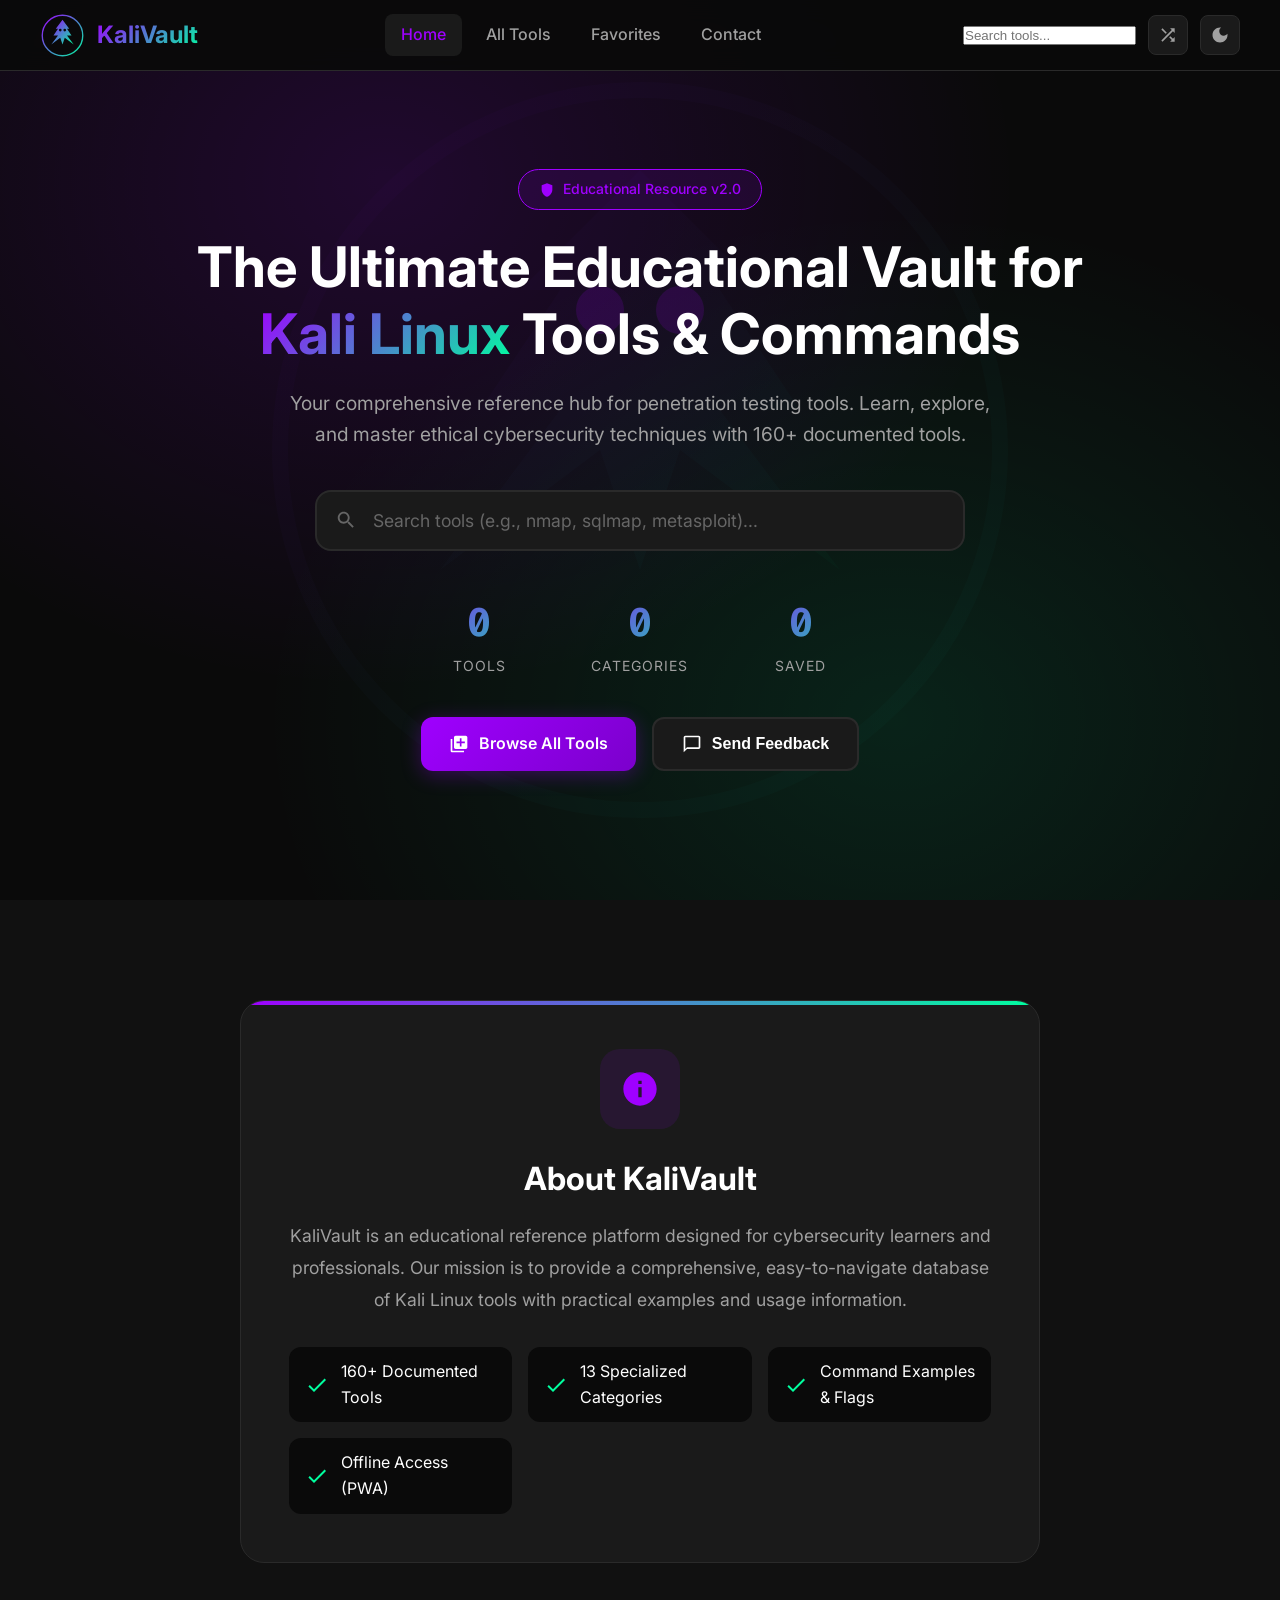
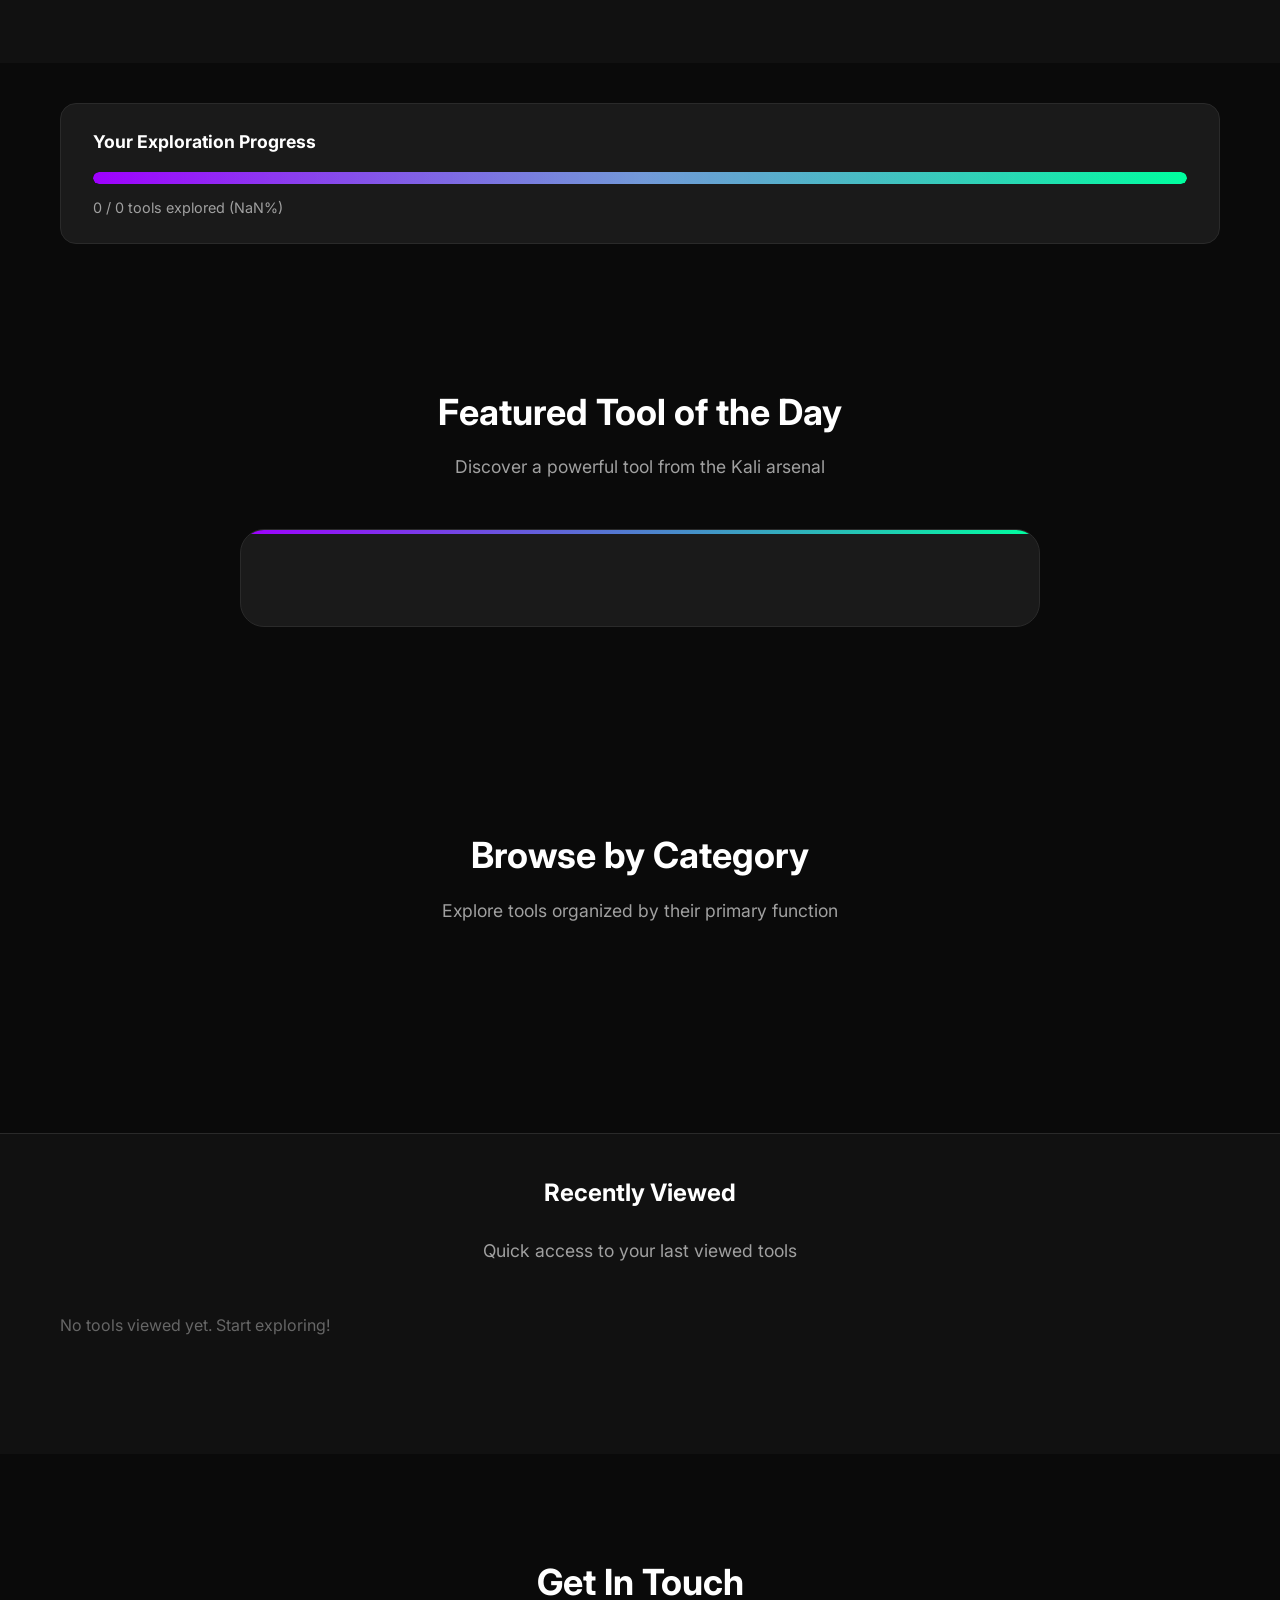
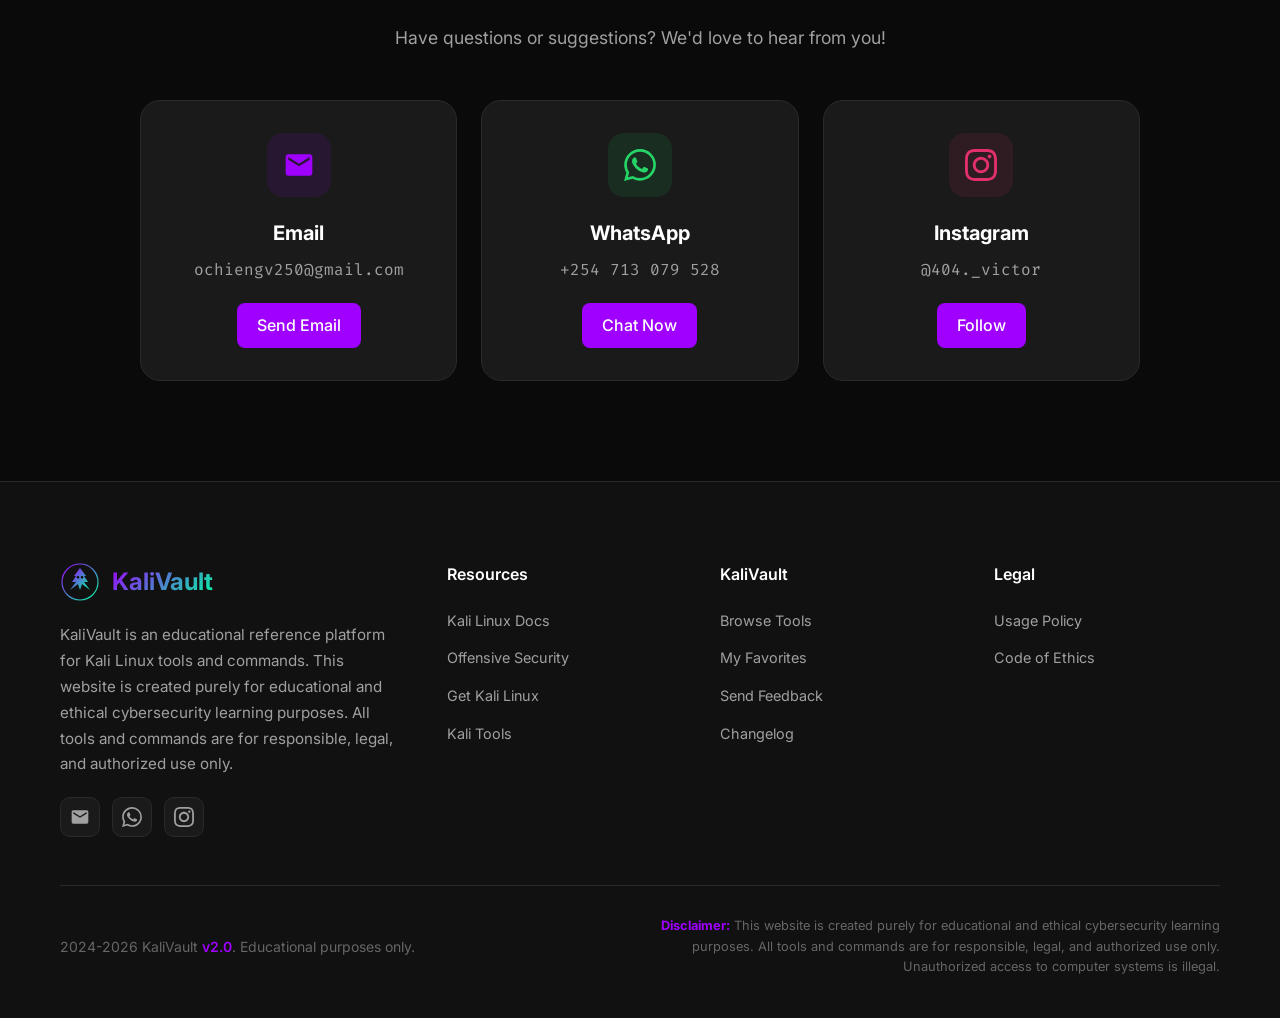
==== index.html @ a546f0a1 "Initial commit - KaliVault v2.0: Complete educational Kali Linux tools reference hub" ====
<!DOCTYPE html>
<html lang="en">
<head>
  <meta charset="UTF-8">
  <meta name="viewport" content="width=device-width, initial-scale=1.0">
  <meta name="description" content="KaliVault - The Ultimate Educational Vault for Kali Linux Tools & Commands. Learn ethical cybersecurity with 160+ tools.">
  <meta name="theme-color" content="#9f00ff">
  <meta name="author" content="KaliVault">
  <title>KaliVault - The Ultimate Educational Vault for Kali Linux Tools & Commands</title>
  <link rel="manifest" href="manifest.json">
  <link rel="icon" type="image/svg+xml" href="assets/images/icon.svg">
  <link rel="preconnect" href="https://fonts.googleapis.com">
  <link rel="preconnect" href="https://fonts.gstatic.com" crossorigin>
  <link href="https://fonts.googleapis.com/css2?family=Fira+Code:wght@400;500;600&family=Inter:wght@300;400;500;600;700&display=swap" rel="stylesheet">
  <link rel="stylesheet" href="assets/css/style.css">
</head>
<body>
  <!-- NAVIGATION BAR -->
  <nav class="navbar">
    <div class="navbar-inner">
      <a href="index.html" class="logo">
        <svg class="kali-logo" viewBox="0 0 100 100" xmlns="http://www.w3.org/2000/svg">
          <defs>
            <linearGradient id="dragonGrad" x1="0%" y1="0%" x2="100%" y2="100%">
              <stop offset="0%" style="stop-color:#9f00ff"/>
              <stop offset="100%" style="stop-color:#00ff9f"/>
            </linearGradient>
          </defs>
          <circle cx="50" cy="50" r="45" fill="none" stroke="url(#dragonGrad)" stroke-width="3"/>
          <g fill="url(#dragonGrad)">
            <!-- Dragon head simplified -->
            <path d="M50 15 L65 35 L60 35 L70 50 L60 50 L75 70 L55 55 L50 70 L45 55 L25 70 L40 50 L30 50 L40 35 L35 35 Z"/>
            <circle cx="45" cy="38" r="3" fill="#0a0a0a"/>
            <circle cx="55" cy="38" r="3" fill="#0a0a0a"/>
          </g>
        </svg>
        <span class="logo-text">KaliVault</span>
      </a>

      <ul class="nav-links">
        <li><a href="index.html" class="active">Home</a></li>
        <li><a href="tools.html">All Tools</a></li>
        <li><a href="favorites.html">Favorites</a></li>
        <li><a href="#contact" class="contact-link">Contact</a></li>
      </ul>

      <div class="nav-actions">
        <div class="nav-search">
          <input type="text" class="global-search-input" placeholder="Search tools..." autocomplete="off" aria-label="Search tools">
        </div>
        
        <button class="action-btn" id="randomToolBtn" title="Random Tool">
          <svg viewBox="0 0 24 24"><path d="M10.59 9.17L5.41 4 4 5.41l5.17 5.17 1.42-1.41zM14.5 4l2.04 2.04L4 18.59 5.41 20 17.96 7.46 20 9.5V4h-5.5zm.33 9.41l-1.41 1.41 3.13 3.13L14.5 20H20v-5.5l-2.04 2.04-3.13-3.13z"/></svg>
        </button>
        
        <button class="action-btn theme-toggle" id="themeToggle" aria-label="Toggle theme">
          <svg class="icon-moon" viewBox="0 0 24 24"><path d="M12 3c-4.97 0-9 4.03-9 9s4.03 9 9 9 9-4.03 9-9c0-.46-.04-.92-.1-1.36-.98 1.37-2.58 2.26-4.4 2.26-2.98 0-5.4-2.42-5.4-5.4 0-1.81.89-3.42 2.26-4.4-.44-.06-.9-.1-1.36-.1z"/></svg>
          <svg class="icon-sun" viewBox="0 0 24 24"><path d="M12 7c-2.76 0-5 2.24-5 5s2.24 5 5 5 5-2.24 5-5-2.24-5-5-5z"/></svg>
        </button>
        
        <button class="mobile-menu-btn" aria-label="Toggle menu">
          <span></span><span></span><span></span>
        </button>
      </div>
    </div>
  </nav>

  <!-- MAIN CONTENT -->
  <main>
    <!-- HERO SECTION -->
    <section class="hero">
      <div class="hero-watermark"></div>
      <div class="hero-glow"></div>
      <div class="hero-content">
        <div class="hero-badge">
          <svg viewBox="0 0 24 24" fill="currentColor"><path d="M12 2L4 5v6.09c0 5.05 3.41 9.76 8 10.91 4.59-1.15 8-5.86 8-10.91V5l-8-3z"/></svg>
          Educational Resource v2.0
        </div>
        <h1 class="hero-title">
          The Ultimate Educational Vault for <span class="highlight">Kali Linux</span> Tools & Commands
        </h1>
        <p class="hero-subtitle">
          Your comprehensive reference hub for penetration testing tools. Learn, explore, and master ethical cybersecurity techniques with 160+ documented tools.
        </p>
        
        <div class="search-container">
          <svg viewBox="0 0 24 24"><path d="M15.5 14h-.79l-.28-.27C15.41 12.59 16 11.11 16 9.5 16 5.91 13.09 3 9.5 3S3 5.91 3 9.5 5.91 16 9.5 16c1.61 0 3.09-.59 4.23-1.57l.27.28v.79l5 4.99L20.49 19l-4.99-5zm-6 0C7.01 14 5 11.99 5 9.5S7.01 5 9.5 5 14 7.01 14 9.5 11.99 14 9.5 14z"/></svg>
          <input type="text" class="global-search-input hero-search" placeholder="Search tools (e.g., nmap, sqlmap, metasploit)..." autocomplete="off">
        </div>
        
        <div class="stats-grid">
          <div class="stat-item">
            <div class="stat-number" id="toolsCount">0</div>
            <div class="stat-label">Tools</div>
          </div>
          <div class="stat-item">
            <div class="stat-number" id="categoriesCount">0</div>
            <div class="stat-label">Categories</div>
          </div>
          <div class="stat-item">
            <div class="stat-number" id="favoritesCount">0</div>
            <div class="stat-label">Saved</div>
          </div>
        </div>
        
        <div class="hero-actions">
          <a href="tools.html" class="btn-primary">
            <svg viewBox="0 0 24 24" fill="currentColor"><path d="M4 6H2v14c0 1.1.9 2 2 2h14v-2H4V6zm16-4H8c-1.1 0-2 .9-2 2v12c0 1.1.9 2 2 2h12c1.1 0 2-.9 2-2V4c0-1.1-.9-2-2-2zm-1 9h-4v4h-2v-4H9V9h4V5h2v4h4v2z"/></svg>
            Browse All Tools
          </a>
          <button class="btn-secondary" id="openFeedback">
            <svg viewBox="0 0 24 24" fill="currentColor"><path d="M20 2H4c-1.1 0-2 .9-2 2v18l4-4h14c1.1 0 2-.9 2-2V4c0-1.1-.9-2-2-2zm0 14H6l-2 2V4h16v12z"/></svg>
            Send Feedback
          </button>
        </div>
      </div>
    </section>

    <!-- ABOUT SECTION -->
    <section class="section about-section">
      <div class="container">
        <div class="about-card">
          <div class="about-icon">
            <svg viewBox="0 0 24 24" fill="currentColor"><path d="M12 2C6.48 2 2 6.48 2 12s4.48 10 10 10 10-4.48 10-10S17.52 2 12 2zm1 15h-2v-6h2v6zm0-8h-2V7h2v2z"/></svg>
          </div>
          <h2>About KaliVault</h2>
          <p class="about-description">
            KaliVault is an educational reference platform designed for cybersecurity learners and professionals. Our mission is to provide a comprehensive, easy-to-navigate database of Kali Linux tools with practical examples and usage information.
          </p>
          <div class="about-features">
            <div class="about-feature">
              <svg viewBox="0 0 24 24" fill="currentColor"><path d="M9 16.17L4.83 12l-1.42 1.41L9 19 21 7l-1.41-1.41z"/></svg>
              <span>160+ Documented Tools</span>
            </div>
            <div class="about-feature">
              <svg viewBox="0 0 24 24" fill="currentColor"><path d="M9 16.17L4.83 12l-1.42 1.41L9 19 21 7l-1.41-1.41z"/></svg>
              <span>13 Specialized Categories</span>
            </div>
            <div class="about-feature">
              <svg viewBox="0 0 24 24" fill="currentColor"><path d="M9 16.17L4.83 12l-1.42 1.41L9 19 21 7l-1.41-1.41z"/></svg>
              <span>Command Examples & Flags</span>
            </div>
            <div class="about-feature">
              <svg viewBox="0 0 24 24" fill="currentColor"><path d="M9 16.17L4.83 12l-1.42 1.41L9 19 21 7l-1.41-1.41z"/></svg>
              <span>Offline Access (PWA)</span>
            </div>
          </div>
        </div>
      </div>
    </section>

    <!-- PROGRESS TRACKING SECTION -->
    <section class="section progress-section">
      <div class="container">
        <div class="progress-card">
          <h3>Your Exploration Progress</h3>
          <div id="explorationProgress"></div>
        </div>
      </div>
    </section>

    <!-- FEATURED TOOL SECTION -->
    <section class="section">
      <div class="container">
        <header class="section-header">
          <h2 class="section-title">Featured Tool of the Day</h2>
          <p class="section-subtitle">Discover a powerful tool from the Kali arsenal</p>
        </header>
        <div class="featured-card" id="featuredTool"></div>
      </div>
    </section>

    <!-- CATEGORIES SECTION -->
    <section class="section">
      <div class="container">
        <header class="section-header">
          <h2 class="section-title">Browse by Category</h2>
          <p class="section-subtitle">Explore tools organized by their primary function</p>
        </header>
        <div class="categories-grid" id="categoriesGrid"></div>
      </div>
    </section>

    <!-- RECENTLY VIEWED SECTION -->
    <section class="section recently-viewed-section">
      <div class="container">
        <header class="section-header">
          <h2 class="section-title">Recently Viewed</h2>
          <p class="section-subtitle">Quick access to your last viewed tools</p>
        </header>
        <div class="recently-viewed-widget" id="recentlyViewed"></div>
      </div>
    </section>

    <!-- CONTACT SECTION -->
    <section class="section contact-section" id="contact">
      <div class="container">
        <header class="section-header">
          <h2 class="section-title">Get In Touch</h2>
          <p class="section-subtitle">Have questions or suggestions? We'd love to hear from you!</p>
        </header>
        <div class="contact-grid">
          <div class="contact-card">
            <div class="contact-icon">
              <svg viewBox="0 0 24 24" fill="currentColor"><path d="M20 4H4c-1.1 0-2 .9-2 2v12c0 1.1.9 2 2 2h16c1.1 0 2-.9 2-2V6c0-1.1-.9-2-2-2zm0 4l-8 5-8-5V6l8 5 8-5v2z"/></svg>
            </div>
            <h3>Email</h3>
            <p>ochiengv250@gmail.com</p>
            <a href="mailto:ochiengv250@gmail.com" class="contact-link-btn">Send Email</a>
          </div>
          <div class="contact-card">
            <div class="contact-icon whatsapp">
              <svg viewBox="0 0 24 24" fill="currentColor"><path d="M17.472 14.382c-.297-.149-1.758-.867-2.03-.967-.273-.099-.471-.148-.67.15-.197.297-.767.966-.94 1.164-.173.199-.347.223-.644.075-.297-.15-1.255-.463-2.39-1.475-.883-.788-1.48-1.761-1.653-2.059-.173-.297-.018-.458.13-.606.134-.133.298-.347.446-.52.149-.174.198-.298.298-.497.099-.198.05-.371-.025-.52-.075-.149-.669-1.612-.916-2.207-.242-.579-.487-.5-.669-.51-.173-.008-.371-.01-.57-.01-.198 0-.52.074-.792.372-.272.297-1.04 1.016-1.04 2.479 0 1.462 1.065 2.875 1.213 3.074.149.198 2.096 3.2 5.077 4.487.709.306 1.262.489 1.694.625.712.227 1.36.195 1.871.118.571-.085 1.758-.719 2.006-1.413.248-.694.248-1.289.173-1.413-.074-.124-.272-.198-.57-.347m-5.421 7.403h-.004a9.87 9.87 0 01-5.031-1.378l-.361-.214-3.741.982.998-3.648-.235-.374a9.86 9.86 0 01-1.51-5.26c.001-5.45 4.436-9.884 9.888-9.884 2.64 0 5.122 1.03 6.988 2.898a9.825 9.825 0 012.893 6.994c-.003 5.45-4.437 9.884-9.885 9.884m8.413-18.297A11.815 11.815 0 0012.05 0C5.495 0 .16 5.335.157 11.892c0 2.096.547 4.142 1.588 5.945L.057 24l6.305-1.654a11.882 11.882 0 005.683 1.448h.005c6.554 0 11.89-5.335 11.893-11.893a11.821 11.821 0 00-3.48-8.413z"/></svg>
            </div>
            <h3>WhatsApp</h3>
            <p>+254 713 079 528</p>
            <a href="https://wa.me/254713079528" target="_blank" class="contact-link-btn">Chat Now</a>
          </div>
          <div class="contact-card">
            <div class="contact-icon instagram">
              <svg viewBox="0 0 24 24" fill="currentColor"><path d="M12 2.163c3.204 0 3.584.012 4.85.07 3.252.148 4.771 1.691 4.919 4.919.058 1.265.069 1.645.069 4.849 0 3.205-.012 3.584-.069 4.849-.149 3.225-1.664 4.771-4.919 4.919-1.266.058-1.644.07-4.85.07-3.204 0-3.584-.012-4.849-.07-3.26-.149-4.771-1.699-4.919-4.92-.058-1.265-.07-1.644-.07-4.849 0-3.204.013-3.583.07-4.849.149-3.227 1.664-4.771 4.919-4.919 1.266-.057 1.645-.069 4.849-.069zm0-2.163c-3.259 0-3.667.014-4.947.072-4.358.2-6.78 2.618-6.98 6.98-.059 1.281-.073 1.689-.073 4.948 0 3.259.014 3.668.072 4.948.2 4.358 2.618 6.78 6.98 6.98 1.281.058 1.689.072 4.948.072 3.259 0 3.668-.014 4.948-.072 4.354-.2 6.782-2.618 6.979-6.98.059-1.28.073-1.689.073-4.948 0-3.259-.014-3.667-.072-4.947-.196-4.354-2.617-6.78-6.979-6.98-1.281-.059-1.69-.073-4.949-.073zm0 5.838c-3.403 0-6.162 2.759-6.162 6.162s2.759 6.163 6.162 6.163 6.162-2.759 6.162-6.163c0-3.403-2.759-6.162-6.162-6.162zm0 10.162c-2.209 0-4-1.79-4-4 0-2.209 1.791-4 4-4s4 1.791 4 4c0 2.21-1.791 4-4 4zm6.406-11.845c-.796 0-1.441.645-1.441 1.44s.645 1.44 1.441 1.44c.795 0 1.439-.645 1.439-1.44s-.644-1.44-1.439-1.44z"/></svg>
            </div>
            <h3>Instagram</h3>
            <p>@404._victor</p>
            <a href="https://instagram.com/404._victor" target="_blank" class="contact-link-btn">Follow</a>
          </div>
        </div>
      </div>
    </section>
  </main>

  <!-- FEEDBACK MODAL -->
  <div class="modal-overlay" id="feedbackModal">
    <div class="modal-content feedback-modal animate-modal">
      <div class="modal-header">
        <h2>
          <svg viewBox="0 0 24 24" fill="currentColor"><path d="M20 2H4c-1.1 0-2 .9-2 2v18l4-4h14c1.1 0 2-.9 2-2V4c0-1.1-.9-2-2-2zm0 14H6l-2 2V4h16v12z"/></svg>
          Send Feedback
        </h2>
        <button class="modal-close" aria-label="Close">
          <svg viewBox="0 0 24 24"><path d="M19 6.41L17.59 5 12 10.59 6.41 5 5 6.41 10.59 12 5 17.59 6.41 19 12 13.41 17.59 19 19 17.59 13.41 12z"/></svg>
        </button>
      </div>
      <div class="modal-body">
        <form id="feedbackForm">
          <p class="form-intro">We value your feedback! Help us improve KaliVault.</p>
          <div class="form-group">
            <label for="feedbackName">Your Name</label>
            <input type="text" id="feedbackName" name="name" required placeholder="John Doe">
          </div>
          <div class="form-group">
            <label for="feedbackEmail">Email Address</label>
            <input type="email" id="feedbackEmail" name="email" required placeholder="john@example.com">
          </div>
          <div class="form-group">
            <label for="feedbackType">Category</label>
            <select id="feedbackType" name="type" required>
              <option value="">Select a category...</option>
              <option value="Bug Report">Bug Report</option>
              <option value="Suggestion">Suggestion</option>
              <option value="New Tool Request">New Tool Request</option>
              <option value="Other">Other</option>
            </select>
          </div>
          <div class="form-group">
            <label for="feedbackMessage">Message</label>
            <textarea id="feedbackMessage" name="message" rows="5" required placeholder="Tell us what's on your mind..."></textarea>
          </div>
          <button type="submit" class="btn-submit">
            <svg viewBox="0 0 24 24" fill="currentColor"><path d="M2.01 21L23 12 2.01 3 2 10l15 2-15 2z"/></svg>
            Send Feedback
          </button>
        </form>
        <div class="form-success" style="display: none;">
          <svg viewBox="0 0 24 24" fill="currentColor"><path d="M12 2C6.48 2 2 6.48 2 12s4.48 10 10 10 10-4.48 10-10S17.52 2 12 2zm-2 15l-5-5 1.41-1.41L10 14.17l7.59-7.59L19 8l-9 9z"/></svg>
          <h3>Thank You!</h3>
          <p>Your feedback has been sent successfully. We'll get back to you soon.</p>
        </div>
      </div>
    </div>
  </div>

  <!-- CHANGELOG MODAL -->
  <div class="modal-overlay" id="changelogModal">
    <div class="modal-content changelog-modal animate-modal">
      <div class="modal-header">
        <h2>
          <svg viewBox="0 0 24 24" fill="currentColor"><path d="M13 3c-4.97 0-9 4.03-9 9H1l3.89 3.89.07.14L9 12H6c0-3.87 3.13-7 7-7s7 3.13 7 7-3.13 7-7 7c-1.93 0-3.68-.79-4.94-2.06l-1.42 1.42C8.27 19.99 10.51 21 13 21c4.97 0 9-4.03 9-9s-4.03-9-9-9zm-1 5v5l4.28 2.54.72-1.21-3.5-2.08V8H12z"/></svg>
          Changelog
        </h2>
        <button class="modal-close" aria-label="Close">
          <svg viewBox="0 0 24 24"><path d="M19 6.41L17.59 5 12 10.59 6.41 5 5 6.41 10.59 12 5 17.59 6.41 19 12 13.41 17.59 19 19 17.59 13.41 12z"/></svg>
        </button>
      </div>
      <div class="modal-body">
        <div class="changelog-content" id="changelogContent"></div>
      </div>
    </div>
  </div>

  <!-- TERMINAL MODAL -->
  <div class="modal-overlay" id="terminalModal">
    <div class="modal-content terminal-window animate-modal">
      <div class="terminal-header">
        <div class="terminal-dots">
          <span></span><span></span><span></span>
        </div>
        <span class="terminal-title">KaliVault Terminal</span>
        <button class="terminal-close" id="terminalClose">
          <svg viewBox="0 0 24 24"><path d="M19 6.41L17.59 5 12 10.59 6.41 5 5 6.41 10.59 12 5 17.59 6.41 19 12 13.41 17.59 19 19 17.59 13.41 12z"/></svg>
        </button>
      </div>
      <div class="terminal-body" id="terminalBody">
        <div class="terminal-output" id="terminalOutput"></div>
      </div>
      <div class="terminal-input-wrapper">
        <span class="terminal-prompt">root@kali:~#</span>
        <input type="text" class="terminal-input" id="terminalInput" placeholder="Type a command..." autocomplete="off">
      </div>
    </div>
  </div>

  <!-- TOAST NOTIFICATION -->
  <div class="toast" id="toast">
    <svg viewBox="0 0 24 24"><path d="M9 16.17L4.83 12l-1.42 1.41L9 19 21 7l-1.41-1.41z"/></svg>
    <span></span>
  </div>

  <!-- FOOTER -->
  <footer class="footer">
    <div class="container">
      <div class="footer-content">
        <div class="footer-brand">
          <div class="footer-logo">
            <svg class="kali-logo-small" viewBox="0 0 100 100" xmlns="http://www.w3.org/2000/svg">
              <defs>
                <linearGradient id="dragonGrad2" x1="0%" y1="0%" x2="100%" y2="100%">
                  <stop offset="0%" style="stop-color:#9f00ff"/>
                  <stop offset="100%" style="stop-color:#00ff9f"/>
                </linearGradient>
              </defs>
              <circle cx="50" cy="50" r="45" fill="none" stroke="url(#dragonGrad2)" stroke-width="3"/>
              <g fill="url(#dragonGrad2)">
                <path d="M50 15 L65 35 L60 35 L70 50 L60 50 L75 70 L55 55 L50 70 L45 55 L25 70 L40 50 L30 50 L40 35 L35 35 Z"/>
                <circle cx="45" cy="38" r="3" fill="#0a0a0a"/>
                <circle cx="55" cy="38" r="3" fill="#0a0a0a"/>
              </g>
            </svg>
            <span class="footer-logo-text">KaliVault</span>
          </div>
          <p class="footer-description">
            KaliVault is an educational reference platform for Kali Linux tools and commands. This website is created purely for educational and ethical cybersecurity learning purposes. All tools and commands are for responsible, legal, and authorized use only.
          </p>
          <div class="social-links">
            <a href="mailto:ochiengv250@gmail.com" title="Email">
              <svg viewBox="0 0 24 24" fill="currentColor"><path d="M20 4H4c-1.1 0-2 .9-2 2v12c0 1.1.9 2 2 2h16c1.1 0 2-.9 2-2V6c0-1.1-.9-2-2-2zm0 4l-8 5-8-5V6l8 5 8-5v2z"/></svg>
            </a>
            <a href="https://wa.me/254713079528" target="_blank" title="WhatsApp">
              <svg viewBox="0 0 24 24" fill="currentColor"><path d="M17.472 14.382c-.297-.149-1.758-.867-2.03-.967-.273-.099-.471-.148-.67.15-.197.297-.767.966-.94 1.164-.173.199-.347.223-.644.075-.297-.15-1.255-.463-2.39-1.475-.883-.788-1.48-1.761-1.653-2.059-.173-.297-.018-.458.13-.606.134-.133.298-.347.446-.52.149-.174.198-.298.298-.497.099-.198.05-.371-.025-.52-.075-.149-.669-1.612-.916-2.207-.242-.579-.487-.5-.669-.51-.173-.008-.371-.01-.57-.01-.198 0-.52.074-.792.372-.272.297-1.04 1.016-1.04 2.479 0 1.462 1.065 2.875 1.213 3.074.149.198 2.096 3.2 5.077 4.487.709.306 1.262.489 1.694.625.712.227 1.36.195 1.871.118.571-.085 1.758-.719 2.006-1.413.248-.694.248-1.289.173-1.413-.074-.124-.272-.198-.57-.347m-5.421 7.403h-.004a9.87 9.87 0 01-5.031-1.378l-.361-.214-3.741.982.998-3.648-.235-.374a9.86 9.86 0 01-1.51-5.26c.001-5.45 4.436-9.884 9.888-9.884 2.64 0 5.122 1.03 6.988 2.898a9.825 9.825 0 012.893 6.994c-.003 5.45-4.437 9.884-9.885 9.884m8.413-18.297A11.815 11.815 0 0012.05 0C5.495 0 .16 5.335.157 11.892c0 2.096.547 4.142 1.588 5.945L.057 24l6.305-1.654a11.882 11.882 0 005.683 1.448h.005c6.554 0 11.89-5.335 11.893-11.893a11.821 11.821 0 00-3.48-8.413z"/></svg>
            </a>
            <a href="https://instagram.com/404._victor" target="_blank" title="Instagram">
              <svg viewBox="0 0 24 24" fill="currentColor"><path d="M12 2.163c3.204 0 3.584.012 4.85.07 3.252.148 4.771 1.691 4.919 4.919.058 1.265.069 1.645.069 4.849 0 3.205-.012 3.584-.069 4.849-.149 3.225-1.664 4.771-4.919 4.919-1.266.058-1.644.07-4.85.07-3.204 0-3.584-.012-4.849-.07-3.26-.149-4.771-1.699-4.919-4.92-.058-1.265-.07-1.644-.07-4.849 0-3.204.013-3.583.07-4.849.149-3.227 1.664-4.771 4.919-4.919 1.266-.057 1.645-.069 4.849-.069zm0-2.163c-3.259 0-3.667.014-4.947.072-4.358.2-6.78 2.618-6.98 6.98-.059 1.281-.073 1.689-.073 4.948 0 3.259.014 3.668.072 4.948.2 4.358 2.618 6.78 6.98 6.98 1.281.058 1.689.072 4.948.072 3.259 0 3.668-.014 4.948-.072 4.354-.2 6.782-2.618 6.979-6.98.059-1.28.073-1.689.073-4.948 0-3.259-.014-3.667-.072-4.947-.196-4.354-2.617-6.78-6.979-6.98-1.281-.059-1.69-.073-4.949-.073zm0 5.838c-3.403 0-6.162 2.759-6.162 6.162s2.759 6.163 6.162 6.163 6.162-2.759 6.162-6.163c0-3.403-2.759-6.162-6.162-6.162zm0 10.162c-2.209 0-4-1.79-4-4 0-2.209 1.791-4 4-4s4 1.791 4 4c0 2.21-1.791 4-4 4zm6.406-11.845c-.796 0-1.441.645-1.441 1.44s.645 1.44 1.441 1.44c.795 0 1.439-.645 1.439-1.44s-.644-1.44-1.439-1.44z"/></svg>
            </a>
          </div>
        </div>
        <div class="footer-links">
          <h4>Resources</h4>
          <ul>
            <li><a href="https://www.kali.org/docs/" target="_blank" rel="noopener">Kali Linux Docs</a></li>
            <li><a href="https://www.offensive-security.com/" target="_blank" rel="noopener">Offensive Security</a></li>
            <li><a href="https://www.kali.org/get-kali/" target="_blank" rel="noopener">Get Kali Linux</a></li>
            <li><a href="https://tools.kali.org/" target="_blank" rel="noopener">Kali Tools</a></li>
          </ul>
        </div>
        <div class="footer-links">
          <h4>KaliVault</h4>
          <ul>
            <li><a href="tools.html">Browse Tools</a></li>
            <li><a href="favorites.html">My Favorites</a></li>
            <li><a href="#" id="openFeedback2">Send Feedback</a></li>
            <li><a href="#" class="changelog-link" data-modal="changelogModal">Changelog</a></li>
          </ul>
        </div>
        <div class="footer-links">
          <h4>Legal</h4>
          <ul>
            <li><a href="https://www.kali.org/about/usage/" target="_blank" rel="noopener">Usage Policy</a></li>
            <li><a href="https://www.offensive-security.com/ethics/" target="_blank" rel="noopener">Code of Ethics</a></li>
          </ul>
        </div>
      </div>
      <div class="footer-bottom">
        <p class="footer-copyright">2024-2026 KaliVault <span class="version">v2.0</span>. Educational purposes only.</p>
        <p class="disclaimer">
          <strong>Disclaimer:</strong> This website is created purely for educational and ethical cybersecurity learning purposes. All tools and commands are for responsible, legal, and authorized use only. Unauthorized access to computer systems is illegal.
        </p>
      </div>
    </div>
  </footer>

  <script src="assets/js/app.js"></script>
</body>
</html>
---- assets/css/style.css ----
@import url('https://fonts.googleapis.com/css2?family=Fira+Code:wght@400;500;600&family=Inter:wght@300;400;500;600;700&display=swap');

:root {
  --bg-primary: #0a0a0a;
  --bg-secondary: #111111;
  --bg-card: #1a1a1a;
  --bg-card-hover: #222222;
  --text-primary: #ffffff;
  --text-secondary: #a0a0a0;
  --text-muted: #666666;
  --accent-purple: #9f00ff;
  --accent-purple-dim: rgba(159, 0, 255, 0.1);
  --accent-purple-glow: rgba(159, 0, 255, 0.3);
  --accent-green: #00ff9f;
  --accent-green-dim: rgba(0, 255, 159, 0.1);
  --accent-green-glow: rgba(0, 255, 159, 0.3);
  --border-color: #2a2a2a;
  --font-sans: 'Inter', -apple-system, BlinkMacSystemFont, sans-serif;
  --font-mono: 'Fira Code', 'Courier New', monospace;
  --transition-fast: 0.15s ease;
  --transition-normal: 0.3s ease;
  --shadow-card: 0 4px 20px rgba(0, 0, 0, 0.3);
  --shadow-glow-purple: 0 0 30px rgba(159, 0, 255, 0.3);
  --shadow-glow-green: 0 0 30px rgba(0, 255, 159, 0.3);
}

* {
  margin: 0;
  padding: 0;
  box-sizing: border-box;
}

html {
  scroll-behavior: smooth;
}

body {
  font-family: var(--font-sans);
  background-color: var(--bg-primary);
  color: var(--text-primary);
  line-height: 1.6;
  min-height: 100vh;
  overflow-x: hidden;
}

body.light-theme {
  --bg-primary: #ffffff;
  --bg-secondary: #f5f5f5;
  --bg-card: #ffffff;
  --bg-card-hover: #f0f0f0;
  --text-primary: #0a0a0a;
  --text-secondary: #555555;
  --text-muted: #999999;
  --border-color: #e0e0e0;
}

a {
  color: var(--accent-purple);
  text-decoration: none;
  transition: color var(--transition-fast);
}

a:hover {
  color: var(--accent-green);
}

.container {
  max-width: 1200px;
  margin: 0 auto;
  padding: 0 20px;
}

/* NAVBAR */
.navbar {
  position: fixed;
  top: 0;
  left: 0;
  right: 0;
  z-index: 1000;
  background: rgba(10, 10, 10, 0.95);
  backdrop-filter: blur(12px);
  border-bottom: 1px solid var(--border-color);
  padding: 0 20px;
}

body.light-theme .navbar {
  background: rgba(255, 255, 255, 0.95);
}

.navbar-inner {
  max-width: 1200px;
  margin: 0 auto;
  display: flex;
  align-items: center;
  justify-content: space-between;
  height: 70px;
}

.logo {
  display: flex;
  align-items: center;
  gap: 12px;
  font-size: 1.5rem;
  font-weight: 700;
  color: var(--text-primary);
}

.logo svg.kali-logo {
  width: 45px;
  height: 45px;
  transition: transform var(--transition-normal);
}

.logo:hover svg.kali-logo {
  transform: scale(1.1);
}

.logo-text {
  background: linear-gradient(135deg, var(--accent-purple), var(--accent-green));
  -webkit-background-clip: text;
  -webkit-text-fill-color: transparent;
  background-clip: text;
}

.nav-links {
  display: flex;
  align-items: center;
  gap: 8px;
  list-style: none;
}

.nav-links a {
  display: flex;
  align-items: center;
  gap: 6px;
  padding: 8px 16px;
  color: var(--text-secondary);
  font-weight: 500;
  border-radius: 8px;
  transition: all var(--transition-fast);
}

.nav-links a:hover,
.nav-links a.active {
  color: var(--text-primary);
  background: var(--bg-card);
}

.nav-links a.active {
  color: var(--accent-purple);
}

.nav-actions {
  display: flex;
  align-items: center;
  gap: 12px;
}

.action-btn {
  display: flex;
  align-items: center;
  justify-content: center;
  width: 40px;
  height: 40px;
  background: var(--bg-card);
  border: 1px solid var(--border-color);
  border-radius: 8px;
  cursor: pointer;
  transition: all var(--transition-fast);
}

.action-btn svg {
  width: 20px;
  height: 20px;
  fill: var(--text-secondary);
  transition: fill var(--transition-fast);
}

.action-btn:hover {
  background: var(--bg-card-hover);
  border-color: var(--accent-purple);
}

.action-btn:hover svg {
  fill: var(--accent-purple);
}

.theme-toggle {
  position: relative;
}

.theme-toggle .icon-sun { display: none; }
.theme-toggle .icon-moon { display: block; }
body.light-theme .theme-toggle .icon-sun { display: block; }
body.light-theme .theme-toggle .icon-moon { display: none; }

.mobile-menu-btn {
  display: none;
  flex-direction: column;
  gap: 5px;
  padding: 8px;
  background: none;
  border: none;
  cursor: pointer;
}

.mobile-menu-btn span {
  display: block;
  width: 24px;
  height: 2px;
  background: var(--text-primary);
  transition: all var(--transition-fast);
}

.mobile-menu-btn.active span:nth-child(1) {
  transform: rotate(45deg) translate(5px, 5px);
}

.mobile-menu-btn.active span:nth-child(2) {
  opacity: 0;
}

.mobile-menu-btn.active span:nth-child(3) {
  transform: rotate(-45deg) translate(5px, -5px);
}

@media (max-width: 768px) {
  .nav-links {
    position: fixed;
    top: 70px;
    left: 0;
    right: 0;
    bottom: 0;
    flex-direction: column;
    background: var(--bg-primary);
    padding: 20px;
    gap: 4px;
    transform: translateX(-100%);
    transition: transform var(--transition-normal);
  }

  .nav-links.active {
    transform: translateX(0);
  }

  .nav-links a {
    width: 100%;
    padding: 16px;
    font-size: 1.1rem;
  }

  .mobile-menu-btn {
    display: flex;
  }
}

/* HERO SECTION */
.hero {
  min-height: 100vh;
  display: flex;
  align-items: center;
  justify-content: center;
  text-align: center;
  padding: 100px 20px 60px;
  position: relative;
  overflow: hidden;
}

.hero-watermark {
  position: absolute;
  top: 50%;
  left: 50%;
  transform: translate(-50%, -50%);
  width: 800px;
  height: 800px;
  background: url('data:image/svg+xml,<svg xmlns="http://www.w3.org/2000/svg" viewBox="0 0 200 200"><defs><linearGradient id="g" x1="0%" y1="0%" x2="100%" y2="100%"><stop offset="0%" style="stop-color:%239f00ff;stop-opacity:0.08"/><stop offset="100%" style="stop-color:%2300ff9f;stop-opacity:0.08"/></linearGradient></defs><circle cx="100" cy="100" r="90" fill="none" stroke="url(%23g)" stroke-width="4"/><path fill="url(%23g)" d="M100 30 L130 60 L120 60 L140 90 L120 90 L150 130 L110 100 L100 130 L90 100 L50 130 L80 90 L60 90 L80 60 L70 60 Z"/><circle cx="90" cy="65" r="6" fill="%239f00ff" opacity="0.5"/><circle cx="110" cy="65" r="6" fill="%239f00ff" opacity="0.5"/></svg>') center/contain no-repeat;
  opacity: 0.3;
  pointer-events: none;
  animation: float 20s ease-in-out infinite;
}

.hero-glow {
  position: absolute;
  top: 0;
  left: 0;
  right: 0;
  bottom: 0;
  background: 
    radial-gradient(ellipse at 30% 20%, rgba(159, 0, 255, 0.15) 0%, transparent 50%),
    radial-gradient(ellipse at 70% 80%, rgba(0, 255, 159, 0.1) 0%, transparent 50%);
  pointer-events: none;
}

@keyframes float {
  0%, 100% { transform: translate(-50%, -50%) rotate(0deg); }
  50% { transform: translate(-50%, -52%) rotate(5deg); }
}

.hero-content {
  position: relative;
  z-index: 1;
  max-width: 900px;
}

.hero-badge {
  display: inline-flex;
  align-items: center;
  gap: 8px;
  padding: 8px 20px;
  background: var(--accent-purple-dim);
  border: 1px solid var(--accent-purple);
  border-radius: 50px;
  font-size: 0.875rem;
  font-weight: 500;
  color: var(--accent-purple);
  margin-bottom: 24px;
  animation: fadeInDown 0.8s ease;
}

.hero-badge svg {
  width: 16px;
  height: 16px;
}

@keyframes fadeInDown {
  from {
    opacity: 0;
    transform: translateY(-20px);
  }
  to {
    opacity: 1;
    transform: translateY(0);
  }
}

.hero-title {
  font-size: clamp(2rem, 6vw, 3.5rem);
  font-weight: 700;
  line-height: 1.2;
  margin-bottom: 20px;
  animation: fadeInUp 0.8s ease 0.2s both;
}

.hero-title .highlight {
  background: linear-gradient(135deg, var(--accent-purple), var(--accent-green));
  -webkit-background-clip: text;
  -webkit-text-fill-color: transparent;
  background-clip: text;
}

.hero-subtitle {
  font-size: 1.2rem;
  color: var(--text-secondary);
  margin-bottom: 40px;
  max-width: 700px;
  margin-left: auto;
  margin-right: auto;
  animation: fadeInUp 0.8s ease 0.4s both;
}

@keyframes fadeInUp {
  from {
    opacity: 0;
    transform: translateY(20px);
  }
  to {
    opacity: 1;
    transform: translateY(0);
  }
}

.search-container {
  position: relative;
  max-width: 650px;
  margin: 0 auto 40px;
  animation: fadeInUp 0.8s ease 0.6s both;
}

.search-container input {
  width: 100%;
  padding: 18px 24px 18px 56px;
  background: var(--bg-card);
  border: 2px solid var(--border-color);
  border-radius: 16px;
  font-size: 1.1rem;
  color: var(--text-primary);
  font-family: var(--font-sans);
  transition: all var(--transition-fast);
}

.search-container input:focus {
  outline: none;
  border-color: var(--accent-purple);
  box-shadow: 0 0 0 4px var(--accent-purple-dim), var(--shadow-glow-purple);
}

.search-container input::placeholder {
  color: var(--text-muted);
}

.search-container svg {
  position: absolute;
  left: 20px;
  top: 50%;
  transform: translateY(-50%);
  width: 22px;
  height: 22px;
  fill: var(--text-muted);
}

.stats-grid {
  display: grid;
  grid-template-columns: repeat(3, 1fr);
  gap: 32px;
  max-width: 450px;
  margin: 0 auto 40px;
  animation: fadeInUp 0.8s ease 0.8s both;
}

.stat-item {
  text-align: center;
}

.stat-number {
  font-size: 2.5rem;
  font-weight: 700;
  font-family: var(--font-mono);
  background: linear-gradient(135deg, var(--accent-purple), var(--accent-green));
  -webkit-background-clip: text;
  -webkit-text-fill-color: transparent;
  background-clip: text;
}

.stat-label {
  font-size: 0.875rem;
  color: var(--text-secondary);
  text-transform: uppercase;
  letter-spacing: 1px;
}

.hero-actions {
  display: flex;
  gap: 16px;
  justify-content: center;
  flex-wrap: wrap;
  animation: fadeInUp 0.8s ease 1s both;
}

.btn-primary,
.btn-secondary {
  display: inline-flex;
  align-items: center;
  gap: 10px;
  padding: 14px 28px;
  border-radius: 12px;
  font-size: 1rem;
  font-weight: 600;
  cursor: pointer;
  transition: all var(--transition-fast);
  border: none;
}

.btn-primary {
  background: linear-gradient(135deg, var(--accent-purple), #7b00cc);
  color: white;
  box-shadow: 0 4px 20px var(--accent-purple-glow);
}

.btn-primary:hover {
  background: linear-gradient(135deg, var(--accent-green), #00cc7f);
  transform: translateY(-3px);
  box-shadow: 0 6px 30px var(--accent-green-glow);
}

.btn-secondary {
  background: var(--bg-card);
  border: 2px solid var(--border-color);
  color: var(--text-primary);
}

.btn-secondary:hover {
  border-color: var(--accent-purple);
  color: var(--accent-purple);
  transform: translateY(-3px);
}

.btn-primary svg,
.btn-secondary svg {
  width: 20px;
  height: 20px;
  fill: currentColor;
}

@media (max-width: 480px) {
  .stats-grid {
    grid-template-columns: 1fr;
    gap: 16px;
  }
  
  .hero-actions {
    flex-direction: column;
    align-items: center;
  }
  
  .btn-primary, .btn-secondary {
    width: 100%;
    justify-content: center;
  }
}

/* ABOUT SECTION */
.about-section {
  background: var(--bg-secondary);
}

.about-card {
  background: var(--bg-card);
  border: 1px solid var(--border-color);
  border-radius: 24px;
  padding: 48px;
  max-width: 800px;
  margin: 0 auto;
  text-align: center;
  position: relative;
  overflow: hidden;
}

.about-card::before {
  content: '';
  position: absolute;
  top: 0;
  left: 0;
  right: 0;
  height: 4px;
  background: linear-gradient(90deg, var(--accent-purple), var(--accent-green));
}

.about-icon {
  width: 80px;
  height: 80px;
  margin: 0 auto 24px;
  display: flex;
  align-items: center;
  justify-content: center;
  background: var(--accent-purple-dim);
  border-radius: 20px;
}

.about-icon svg {
  width: 40px;
  height: 40px;
  fill: var(--accent-purple);
}

.about-card h2 {
  font-size: 2rem;
  margin-bottom: 16px;
}

.about-description {
  color: var(--text-secondary);
  font-size: 1.1rem;
  line-height: 1.8;
  margin-bottom: 32px;
}

.about-features {
  display: grid;
  grid-template-columns: repeat(auto-fit, minmax(200px, 1fr));
  gap: 16px;
  text-align: left;
}

.about-feature {
  display: flex;
  align-items: center;
  gap: 12px;
  padding: 12px 16px;
  background: var(--bg-primary);
  border-radius: 12px;
}

.about-feature svg {
  width: 24px;
  height: 24px;
  fill: var(--accent-green);
  flex-shrink: 0;
}

/* CONTACT SECTION */
.contact-section {
  background: var(--bg-primary);
}

.contact-grid {
  display: grid;
  grid-template-columns: repeat(auto-fit, minmax(280px, 1fr));
  gap: 24px;
  max-width: 1000px;
  margin: 0 auto;
}

.contact-card {
  background: var(--bg-card);
  border: 1px solid var(--border-color);
  border-radius: 20px;
  padding: 32px;
  text-align: center;
  transition: all var(--transition-normal);
}

.contact-card:hover {
  border-color: var(--accent-purple);
  transform: translateY(-4px);
  box-shadow: var(--shadow-glow-purple);
}

.contact-icon {
  width: 64px;
  height: 64px;
  margin: 0 auto 20px;
  display: flex;
  align-items: center;
  justify-content: center;
  background: var(--accent-purple-dim);
  border-radius: 16px;
}

.contact-icon svg {
  width: 32px;
  height: 32px;
  fill: var(--accent-purple);
}

.contact-icon.whatsapp {
  background: rgba(37, 211, 102, 0.1);
}

.contact-icon.whatsapp svg {
  fill: #25D366;
}

.contact-icon.instagram {
  background: rgba(225, 48, 108, 0.1);
}

.contact-icon.instagram svg {
  fill: #E1306C;
}

.contact-card h3 {
  font-size: 1.25rem;
  margin-bottom: 8px;
}

.contact-card p {
  color: var(--text-secondary);
  font-family: var(--font-mono);
  margin-bottom: 20px;
}

.contact-link-btn {
  display: inline-flex;
  align-items: center;
  gap: 8px;
  padding: 10px 20px;
  background: var(--accent-purple);
  border-radius: 8px;
  color: white;
  font-weight: 500;
  transition: all var(--transition-fast);
}

.contact-link-btn:hover {
  background: var(--accent-green);
  color: white;
}

/* SECTION COMMON */
.section {
  padding: 100px 20px;
}

.section-header {
  text-align: center;
  margin-bottom: 48px;
}

.section-title {
  font-size: 2.25rem;
  font-weight: 700;
  margin-bottom: 12px;
}

.section-subtitle {
  color: var(--text-secondary);
  font-size: 1.1rem;
}

/* FEATURED CARD */
.featured-card {
  background: var(--bg-card);
  border: 1px solid var(--border-color);
  border-radius: 24px;
  padding: 48px;
  max-width: 800px;
  margin: 0 auto;
  position: relative;
  overflow: hidden;
  transition: all var(--transition-normal);
}

.featured-card:hover {
  border-color: var(--accent-purple);
  box-shadow: var(--shadow-glow-purple);
}

.featured-card::before {
  content: '';
  position: absolute;
  top: 0;
  left: 0;
  right: 0;
  height: 4px;
  background: linear-gradient(90deg, var(--accent-purple), var(--accent-green));
}

.featured-label {
  display: inline-flex;
  align-items: center;
  gap: 8px;
  padding: 8px 16px;
  background: var(--accent-green-dim);
  border-radius: 50px;
  font-size: 0.875rem;
  font-weight: 600;
  color: var(--accent-green);
  margin-bottom: 20px;
}

.featured-label svg {
  width: 16px;
  height: 16px;
  fill: currentColor;
}

.featured-name {
  font-size: 2rem;
  font-weight: 700;
  margin-bottom: 12px;
}

.featured-description {
  color: var(--text-secondary);
  margin-bottom: 24px;
  line-height: 1.7;
  font-size: 1.05rem;
}

.command-block {
  background: var(--bg-primary);
  border: 1px solid var(--border-color);
  border-radius: 12px;
  padding: 16px 20px;
  font-family: var(--font-mono);
  font-size: 0.95rem;
  margin-bottom: 20px;
  display: flex;
  align-items: center;
  justify-content: space-between;
  gap: 16px;
}

.command-block code {
  color: var(--accent-green);
  word-break: break-all;
}

/* CATEGORIES GRID */
.categories-grid {
  display: grid;
  grid-template-columns: repeat(auto-fill, minmax(280px, 1fr));
  gap: 20px;
}

.category-card {
  background: var(--bg-card);
  border: 1px solid var(--border-color);
  border-radius: 16px;
  padding: 28px;
  cursor: pointer;
  transition: all var(--transition-normal);
  text-decoration: none;
  color: inherit;
}

.category-card:hover {
  background: var(--bg-card-hover);
  border-color: var(--accent-purple);
  transform: translateY(-4px);
  box-shadow: var(--shadow-glow-purple);
}

.category-icon {
  width: 56px;
  height: 56px;
  display: flex;
  align-items: center;
  justify-content: center;
  background: var(--accent-purple-dim);
  border-radius: 14px;
  margin-bottom: 20px;
  transition: all var(--transition-fast);
}

.category-card:hover .category-icon {
  background: var(--accent-purple);
}

.category-icon svg {
  width: 28px;
  height: 28px;
  fill: var(--accent-purple);
  transition: fill var(--transition-fast);
}

.category-card:hover .category-icon svg {
  fill: white;
}

.category-name {
  font-size: 1.2rem;
  font-weight: 600;
  margin-bottom: 8px;
}

.category-count {
  font-size: 0.875rem;
  color: var(--accent-green);
  font-weight: 500;
}

/* PROGRESS SECTION */
.progress-section {
  padding: 40px 20px;
}

.progress-card {
  background: var(--bg-card);
  border: 1px solid var(--border-color);
  border-radius: 16px;
  padding: 24px 32px;
}

.progress-card h3 {
  margin-bottom: 16px;
  font-size: 1.1rem;
}

.progress-bar-container {
  height: 12px;
  background: var(--bg-primary);
  border-radius: 6px;
  overflow: hidden;
  margin-bottom: 12px;
}

.progress-bar-fill {
  height: 100%;
  background: linear-gradient(90deg, var(--accent-purple), var(--accent-green));
  border-radius: 6px;
  transition: width 0.5s ease;
  position: relative;
}

.progress-bar-fill::after {
  content: '';
  position: absolute;
  top: 0;
  left: 0;
  right: 0;
  bottom: 0;
  background: linear-gradient(90deg, transparent, rgba(255,255,255,0.2), transparent);
  animation: shimmer 2s infinite;
}

@keyframes shimmer {
  0% { transform: translateX(-100%); }
  100% { transform: translateX(100%); }
}

.progress-stats {
  color: var(--text-secondary);
  font-size: 0.9rem;
}

/* RECENTLY VIEWED */
.recently-viewed-section {
  background: var(--bg-secondary);
}

.recently-viewed-widget {
  display: flex;
  gap: 16px;
  overflow-x: auto;
  padding-bottom: 16px;
}

.recently-viewed-widget::-webkit-scrollbar {
  height: 6px;
}

.recently-viewed-widget::-webkit-scrollbar-track {
  background: var(--bg-primary);
  border-radius: 3px;
}

.recently-viewed-widget::-webkit-scrollbar-thumb {
  background: var(--accent-purple);
  border-radius: 3px;
}

.recent-tool-item {
  flex-shrink: 0;
  background: var(--bg-card);
  border: 1px solid var(--border-color);
  border-radius: 12px;
  padding: 16px 20px;
  min-width: 200px;
  transition: all var(--transition-fast);
}

.recent-tool-item:hover {
  border-color: var(--accent-purple);
  transform: translateY(-2px);
}

.recent-name {
  display: block;
  font-weight: 600;
  margin-bottom: 4px;
}

.recent-category {
  font-size: 0.85rem;
  color: var(--text-muted);
}

/* COPY BUTTON */
.copy-btn {
  flex-shrink: 0;
  padding: 8px 16px;
  background: var(--accent-purple);
  border: none;
  border-radius: 8px;
  color: white;
  cursor: pointer;
  transition: all var(--transition-fast);
  display: flex;
  align-items: center;
  gap: 6px;
  font-size: 0.875rem;
  font-weight: 500;
}

.copy-btn:hover {
  background: var(--accent-green);
  transform: translateY(-2px);
  box-shadow: var(--shadow-glow-green);
}

.copy-btn:active {
  transform: scale(0.95);
}

.copy-btn svg {
  width: 16px;
  height: 16px;
  fill: currentColor;
}

/* MODAL OVERLAY */
.modal-overlay {
  display: none;
  position: fixed;
  top: 0;
  left: 0;
  right: 0;
  bottom: 0;
  background: rgba(0, 0, 0, 0.9);
  backdrop-filter: blur(8px);
  z-index: 2000;
  align-items: center;
  justify-content: center;
  padding: 20px;
}

.modal-overlay.active {
  display: flex;
}

.modal-content {
  background: var(--bg-card);
  border: 1px solid var(--border-color);
  border-radius: 20px;
  width: 100%;
  max-height: 90vh;
  overflow-y: auto;
  position: relative;
}

.feedback-modal,
.changelog-modal {
  max-width: 500px;
}

.modal-header {
  display: flex;
  justify-content: space-between;
  align-items: center;
  padding: 24px 28px;
  border-bottom: 1px solid var(--border-color);
  position: sticky;
  top: 0;
  background: var(--bg-card);
  z-index: 1;
}

.modal-header h2 {
  display: flex;
  align-items: center;
  gap: 12px;
  font-size: 1.35rem;
}

.modal-header h2 svg {
  width: 24px;
  height: 24px;
  fill: var(--accent-purple);
}

.modal-close {
  width: 40px;
  height: 40px;
  display: flex;
  align-items: center;
  justify-content: center;
  background: var(--bg-primary);
  border: 1px solid var(--border-color);
  border-radius: 10px;
  cursor: pointer;
  transition: all var(--transition-fast);
}

.modal-close:hover {
  background: #ff3b30;
  border-color: #ff3b30;
}

.modal-close svg {
  width: 20px;
  height: 20px;
  fill: var(--text-secondary);
}

.modal-close:hover svg {
  fill: white;
}

.modal-body {
  padding: 28px;
}

/* MODAL ANIMATIONS */
.animate-modal {
  animation: modalSlideIn 0.3s ease;
}

@keyframes modalSlideIn {
  from {
    opacity: 0;
    transform: translateY(-30px) scale(0.95);
  }
  to {
    opacity: 1;
    transform: translateY(0) scale(1);
  }
}

/* FEEDBACK FORM */
.form-intro {
  color: var(--text-secondary);
  margin-bottom: 24px;
}

.form-group {
  margin-bottom: 20px;
}

.form-group label {
  display: block;
  margin-bottom: 8px;
  font-size: 0.9rem;
  font-weight: 500;
  color: var(--text-secondary);
}

.form-group input,
.form-group select,
.form-group textarea {
  width: 100%;
  padding: 14px 16px;
  background: var(--bg-primary);
  border: 2px solid var(--border-color);
  border-radius: 10px;
  color: var(--text-primary);
  font-size: 0.95rem;
  font-family: var(--font-sans);
  transition: all var(--transition-fast);
}

.form-group input:focus,
.form-group select:focus,
.form-group textarea:focus {
  outline: none;
  border-color: var(--accent-purple);
  box-shadow: 0 0 0 4px var(--accent-purple-dim);
}

.form-group textarea {
  resize: vertical;
  min-height: 120px;
}

.btn-submit {
  width: 100%;
  padding: 16px 24px;
  background: linear-gradient(135deg, var(--accent-purple), #7b00cc);
  border: none;
  border-radius: 10px;
  color: white;
  font-size: 1rem;
  font-weight: 600;
  cursor: pointer;
  transition: all var(--transition-fast);
  display: flex;
  align-items: center;
  justify-content: center;
  gap: 10px;
}

.btn-submit:hover {
  background: linear-gradient(135deg, var(--accent-green), #00cc7f);
  transform: translateY(-2px);
  box-shadow: var(--shadow-glow-green);
}

.btn-submit svg {
  width: 20px;
  height: 20px;
  fill: currentColor;
}

.form-success {
  text-align: center;
  padding: 40px 20px;
}

.form-success svg {
  width: 80px;
  height: 80px;
  fill: var(--accent-green);
  margin-bottom: 20px;
}

.form-success h3 {
  font-size: 1.5rem;
  margin-bottom: 12px;
}

.form-success p {
  color: var(--text-secondary);
}

/* CHANGELOG */
.changelog-content {
  padding: 0;
}

.changelog-version {
  margin-bottom: 32px;
}

.changelog-version:last-child {
  margin-bottom: 0;
}

.version-header {
  display: flex;
  align-items: center;
  gap: 12px;
  margin-bottom: 16px;
}

.version-tag {
  background: var(--accent-purple);
  color: white;
  padding: 4px 12px;
  border-radius: 6px;
  font-size: 0.85rem;
  font-weight: 600;
}

.version-date {
  color: var(--text-muted);
  font-size: 0.85rem;
}

.changelog-list {
  list-style: none;
  padding-left: 20px;
  border-left: 2px solid var(--border-color);
}

.changelog-list li {
  position: relative;
  padding: 10px 0 10px 20px;
  color: var(--text-secondary);
}

.changelog-list li::before {
  content: '';
  position: absolute;
  left: -6px;
  top: 16px;
  width: 10px;
  height: 10px;
  background: var(--accent-purple);
  border-radius: 50%;
}

.changelog-list li.added::before {
  background: var(--accent-green);
}

.changelog-list li.improved::before {
  background: #ffc107;
}

.changelog-list li.fixed::before {
  background: #ff3b30;
}

/* TERMINAL */
.terminal-window {
  max-width: 800px;
  background: #0d1117;
  border: 1px solid var(--border-color);
  border-radius: 16px;
  overflow: hidden;
}

.terminal-header {
  display: flex;
  align-items: center;
  gap: 12px;
  padding: 14px 16px;
  background: #161b22;
  border-bottom: 1px solid var(--border-color);
}

.terminal-dots {
  display: flex;
  gap: 8px;
}

.terminal-dots span {
  width: 12px;
  height: 12px;
  border-radius: 50%;
  background: var(--border-color);
}

.terminal-dots span:nth-child(1) { background: #ff5f56; }
.terminal-dots span:nth-child(2) { background: #ffbd2e; }
.terminal-dots span:nth-child(3) { background: #27ca40; }

.terminal-title {
  flex: 1;
  text-align: center;
  color: var(--text-secondary);
  font-size: 0.9rem;
}

.terminal-body {
  height: 400px;
  padding: 16px;
  overflow-y: auto;
  font-family: var(--font-mono);
  font-size: 0.9rem;
}

.terminal-output {
  color: #c9d1d9;
}

.terminal-line {
  margin-bottom: 6px;
}

.terminal-line .highlight {
  color: var(--accent-green);
}

.terminal-line .command {
  color: var(--accent-purple);
}

.terminal-line .error {
  color: #ff3b30;
}

.terminal-input-wrapper {
  display: flex;
  align-items: center;
  gap: 8px;
  padding: 16px;
  background: #161b22;
  border-top: 1px solid var(--border-color);
}

.terminal-prompt {
  color: var(--accent-green);
  font-family: var(--font-mono);
  font-size: 0.9rem;
}

.terminal-input {
  flex: 1;
  background: none;
  border: none;
  color: var(--text-primary);
  font-family: var(--font-mono);
  font-size: 0.9rem;
  outline: none;
}

/* TOAST */
.toast {
  position: fixed;
  bottom: 30px;
  right: 30px;
  background: var(--bg-card);
  border: 2px solid var(--accent-green);
  border-radius: 12px;
  padding: 16px 24px;
  display: flex;
  align-items: center;
  gap: 12px;
  box-shadow: var(--shadow-glow-green), 0 10px 40px rgba(0,0,0,0.3);
  transform: translateY(100px);
  opacity: 0;
  transition: all 0.4s cubic-bezier(0.68, -0.55, 0.265, 1.55);
  z-index: 3000;
}

.toast.show {
  transform: translateY(0);
  opacity: 1;
}

.toast svg {
  width: 24px;
  height: 24px;
  fill: var(--accent-green);
  flex-shrink: 0;
}

.toast span {
  font-size: 0.95rem;
  color: var(--text-primary);
}

/* FOOTER */
.footer {
  background: var(--bg-secondary);
  border-top: 1px solid var(--border-color);
  padding: 80px 20px 40px;
}

.footer-content {
  max-width: 1200px;
  margin: 0 auto;
  display: grid;
  grid-template-columns: 1.5fr 1fr 1fr 1fr;
  gap: 48px;
  margin-bottom: 48px;
}

.footer-brand {
  max-width: 350px;
}

.footer-logo {
  display: flex;
  align-items: center;
  gap: 12px;
  font-size: 1.5rem;
  font-weight: 700;
  margin-bottom: 20px;
}

.footer-logo svg.kali-logo-small {
  width: 40px;
  height: 40px;
}

.footer-logo-text {
  background: linear-gradient(135deg, var(--accent-purple), var(--accent-green));
  -webkit-background-clip: text;
  -webkit-text-fill-color: transparent;
  background-clip: text;
}

.footer-description {
  color: var(--text-secondary);
  font-size: 0.95rem;
  line-height: 1.7;
  margin-bottom: 20px;
}

.social-links {
  display: flex;
  gap: 12px;
}

.social-links a {
  width: 40px;
  height: 40px;
  display: flex;
  align-items: center;
  justify-content: center;
  background: var(--bg-card);
  border: 1px solid var(--border-color);
  border-radius: 10px;
  transition: all var(--transition-fast);
}

.social-links a:hover {
  border-color: var(--accent-purple);
  background: var(--accent-purple);
}

.social-links a:hover svg {
  fill: white;
}

.social-links svg {
  width: 20px;
  height: 20px;
  fill: var(--text-secondary);
  transition: fill var(--transition-fast);
}

.footer-links h4 {
  font-size: 1rem;
  font-weight: 600;
  margin-bottom: 20px;
  color: var(--text-primary);
}

.footer-links ul {
  list-style: none;
  display: flex;
  flex-direction: column;
  gap: 12px;
}

.footer-links a {
  color: var(--text-secondary);
  font-size: 0.9rem;
  transition: color var(--transition-fast);
}

.footer-links a:hover {
  color: var(--accent-purple);
}

.footer-bottom {
  max-width: 1200px;
  margin: 0 auto;
  padding-top: 30px;
  border-top: 1px solid var(--border-color);
  display: flex;
  justify-content: space-between;
  align-items: center;
  flex-wrap: wrap;
  gap: 20px;
}

.footer-copyright {
  color: var(--text-muted);
  font-size: 0.875rem;
}

.footer-copyright .version {
  color: var(--accent-purple);
  font-weight: 600;
}

.disclaimer {
  color: var(--text-muted);
  font-size: 0.8rem;
  max-width: 600px;
  text-align: right;
  line-height: 1.6;
}

.disclaimer strong {
  color: var(--accent-purple);
}

@media (max-width: 768px) {
  .footer-content {
    grid-template-columns: 1fr;
    gap: 32px;
  }

  .footer-bottom {
    flex-direction: column;
    text-align: center;
  }

  .disclaimer {
    text-align: center;
  }
}

/* MAIN CONTENT (Tools Page) */
.main-content {
  padding-top: 90px;
  padding-bottom: 40px;
  min-height: calc(100vh - 200px);
}

.page-header {
  text-align: center;
  margin-bottom: 32px;
}

.page-header h1 {
  font-size: 2.5rem;
  font-weight: 700;
  margin-bottom: 12px;
  background: linear-gradient(135deg, var(--accent-purple), var(--accent-green));
  -webkit-background-clip: text;
  -webkit-text-fill-color: transparent;
  background-clip: text;
}

.page-subtitle {
  color: var(--text-secondary);
  font-size: 1.1rem;
}

/* TOOLS TABLE */
.tools-table-wrapper {
  background: var(--bg-card);
  border: 1px solid var(--border-color);
  border-radius: 16px;
  overflow: hidden;
}

.tools-table {
  width: 100%;
  border-collapse: collapse;
}

.tools-table thead {
  background: var(--bg-secondary);
  border-bottom: 2px solid var(--border-color);
}

.tools-table th {
  padding: 18px 20px;
  text-align: left;
  font-weight: 600;
  font-size: 0.8rem;
  text-transform: uppercase;
  letter-spacing: 0.08em;
  color: var(--text-secondary);
}

.tools-table td {
  padding: 16px 20px;
  border-bottom: 1px solid var(--border-color);
  vertical-align: middle;
}

.tools-table tbody tr {
  transition: all var(--transition-fast);
  cursor: pointer;
}

.tools-table tbody tr:hover {
  background: var(--bg-card-hover);
  transform: scale(1.005);
}

.tools-table tbody tr:hover td {
  border-color: transparent;
}

.tools-table tbody tr:last-child td {
  border-bottom: none;
}

.tool-name-cell {
  display: flex;
  align-items: center;
  gap: 12px;
}

.tool-name-cell svg {
  width: 24px;
  height: 24px;
  fill: var(--accent-purple);
  flex-shrink: 0;
}

.tool-name-cell .tool-name {
  font-weight: 600;
  font-size: 1rem;
  color: var(--text-primary);
}

.tool-name-cell .favorite-btn {
  width: 32px;
  height: 32px;
  display: flex;
  align-items: center;
  justify-content: center;
  background: none;
  border: none;
  cursor: pointer;
  opacity: 0.5;
  transition: all var(--transition-fast);
}

.tool-name-cell .favorite-btn:hover,
.tool-name-cell .favorite-btn.active {
  opacity: 1;
}

.tool-name-cell .favorite-btn svg {
  width: 20px;
  height: 20px;
  fill: #ff3b30;
}

.tool-name-cell .favorite-btn.active svg {
  fill: #ff3b30;
}

.command-cell {
  max-width: 280px;
}

.command-cell code {
  font-family: var(--font-mono);
  font-size: 0.85rem;
  color: var(--accent-green);
  background: var(--bg-primary);
  padding: 6px 12px;
  border-radius: 6px;
  display: inline-block;
  max-width: 100%;
  overflow: hidden;
  text-overflow: ellipsis;
  white-space: nowrap;
}

.desc-cell {
  color: var(--text-secondary);
  font-size: 0.9rem;
  max-width: 280px;
}

.difficulty-badge {
  padding: 4px 12px;
  border-radius: 6px;
  font-size: 0.75rem;
  font-weight: 600;
  text-transform: uppercase;
}

.difficulty-badge.easy {
  background: var(--accent-green-dim);
  color: var(--accent-green);
}

.difficulty-badge.medium {
  background: rgba(255, 193, 7, 0.15);
  color: #ffc107;
}

.difficulty-badge.hard {
  background: rgba(255, 59, 48, 0.15);
  color: #ff3b30;
}

.copy-btn-table {
  padding: 10px 16px;
  background: var(--accent-purple);
  border: none;
  border-radius: 8px;
  color: white;
  font-size: 0.85rem;
  font-weight: 500;
  cursor: pointer;
  transition: all var(--transition-fast);
  display: flex;
  align-items: center;
  gap: 6px;
  white-space: nowrap;
}

.copy-btn-table:hover {
  background: var(--accent-green);
  transform: translateY(-2px);
  box-shadow: var(--shadow-glow-green);
}

.copy-btn-table svg {
  width: 16px;
  height: 16px;
  fill: currentColor;
}

/* FILTERS */
.filters-bar {
  display: flex;
  flex-wrap: wrap;
  gap: 16px;
  align-items: center;
  margin-bottom: 24px;
  padding: 20px;
  background: var(--bg-card);
  border: 1px solid var(--border-color);
  border-radius: 16px;
}

.filter-group {
  display: flex;
  flex-wrap: wrap;
  gap: 8px;
}

.filter-btn {
  padding: 10px 18px;
  background: var(--bg-primary);
  border: 1px solid var(--border-color);
  border-radius: 10px;
  color: var(--text-secondary);
  font-size: 0.9rem;
  font-weight: 500;
  cursor: pointer;
  transition: all var(--transition-fast);
}

.filter-btn:hover {
  border-color: var(--accent-purple);
  color: var(--text-primary);
}

.filter-btn.active {
  background: var(--accent-purple);
  border-color: var(--accent-purple);
  color: white;
}

.search-wrapper {
  flex: 1;
  min-width: 250px;
  position: relative;
}

.search-wrapper svg {
  position: absolute;
  left: 14px;
  top: 50%;
  transform: translateY(-50%);
  width: 20px;
  height: 20px;
  fill: var(--text-muted);
}

.search-wrapper input {
  width: 100%;
  padding: 12px 16px 12px 44px;
  background: var(--bg-primary);
  border: 1px solid var(--border-color);
  border-radius: 10px;
  color: var(--text-primary);
  font-size: 0.95rem;
  transition: all var(--transition-fast);
}

.search-wrapper input:focus {
  outline: none;
  border-color: var(--accent-purple);
  box-shadow: 0 0 0 4px var(--accent-purple-dim);
}

.results-count {
  color: var(--text-muted);
  font-size: 0.9rem;
}

@media (max-width: 768px) {
  .tools-table-wrapper {
    overflow-x: auto;
  }
  
  .tools-table {
    min-width: 900px;
  }
  
  .filters-bar {
    flex-direction: column;
    align-items: stretch;
  }
  
  .search-wrapper {
    min-width: 100%;
  }
}

/* TOOL MODAL */
.tool-modal .modal-content {
  max-width: 800px;
}

.tool-modal .modal-body {
  padding: 32px;
}

.tool-modal .modal-tool-header {
  display: flex;
  justify-content: space-between;
  align-items: flex-start;
  margin-bottom: 24px;
}

.tool-modal .modal-title {
  font-size: 2rem;
  font-weight: 700;
  margin-bottom: 8px;
}

.tool-modal .modal-category {
  color: var(--accent-purple);
  font-size: 0.95rem;
  font-weight: 500;
}

.tool-modal .modal-description {
  color: var(--text-secondary);
  line-height: 1.8;
  margin-bottom: 28px;
  font-size: 1.05rem;
}

.tool-modal .modal-section {
  margin-bottom: 28px;
}

.tool-modal .modal-section-title {
  font-size: 1.1rem;
  font-weight: 600;
  margin-bottom: 16px;
  display: flex;
  align-items: center;
  gap: 10px;
  color: var(--text-primary);
}

.tool-modal .modal-section-title svg {
  width: 20px;
  height: 20px;
  fill: var(--accent-purple);
}

.tool-modal .modal-command {
  background: var(--bg-primary);
  border: 1px solid var(--border-color);
  border-radius: 12px;
  padding: 20px;
  font-family: var(--font-mono);
  font-size: 1rem;
  display: flex;
  align-items: center;
  justify-content: space-between;
  gap: 16px;
}

.tool-modal .modal-command code {
  color: var(--accent-green);
  font-size: 1rem;
}

.tool-modal .example-block {
  background: var(--bg-primary);
  border: 1px solid var(--border-color);
  border-radius: 12px;
  padding: 16px 20px;
}

.tool-modal .example-command {
  font-family: var(--font-mono);
  color: var(--accent-green);
  font-size: 0.95rem;
  word-break: break-all;
}

.tool-modal .flags-list {
  display: grid;
  grid-template-columns: repeat(auto-fill, minmax(200px, 1fr));
  gap: 12px;
}

.tool-modal .flag-item {
  background: var(--bg-primary);
  border: 1px solid var(--border-color);
  border-radius: 10px;
  padding: 14px 16px;
}

.tool-modal .flag-syntax {
  font-family: var(--font-mono);
  color: var(--accent-green);
  font-size: 0.9rem;
  display: block;
  margin-bottom: 4px;
}

.tool-modal .flag-desc {
  font-size: 0.85rem;
  color: var(--text-secondary);
}

.tool-modal .use-cases {
  color: var(--text-secondary);
  line-height: 1.7;
}

.tool-modal .safety-note {
  background: var(--accent-green-dim);
  border: 1px solid var(--accent-green);
  border-radius: 12px;
  padding: 20px;
  display: flex;
  gap: 16px;
}

.tool-modal .safety-note svg {
  width: 24px;
  height: 24px;
  fill: var(--accent-green);
  flex-shrink: 0;
}

.tool-modal .safety-note p {
  color: var(--text-secondary);
  font-size: 0.95rem;
  line-height: 1.6;
}

.tool-modal .modal-meta {
  display: flex;
  align-items: center;
  gap: 16px;
  margin-top: 24px;
  padding-top: 24px;
  border-top: 1px solid var(--border-color);
}

.tool-modal .favorite-btn.large {
  padding: 12px 20px;
  background: var(--bg-primary);
  border: 2px solid var(--border-color);
  border-radius: 10px;
  color: var(--text-secondary);
  font-size: 0.9rem;
  font-weight: 500;
  cursor: pointer;
  transition: all var(--transition-fast);
  display: flex;
  align-items: center;
  gap: 8px;
}

.tool-modal .favorite-btn.large:hover,
.tool-modal .favorite-btn.large.active {
  border-color: #ff3b30;
  color: #ff3b30;
}

.tool-modal .favorite-btn.large svg {
  width: 20px;
  height: 20px;
  fill: currentColor;
}

.btn-terminal {
  padding: 12px 20px;
  background: var(--accent-purple);
  border: none;
  border-radius: 10px;
  color: white;
  font-size: 0.9rem;
  font-weight: 500;
  cursor: pointer;
  transition: all var(--transition-fast);
  display: flex;
  align-items: center;
  gap: 8px;
}

.btn-terminal:hover {
  background: var(--accent-green);
  transform: translateY(-2px);
}

.btn-terminal svg {
  width: 18px;
  height: 18px;
  fill: currentColor;
}

/* LOADING */
.loading {
  animation: pulse 1.5s ease-in-out infinite;
}

@keyframes pulse {
  0%, 100% { opacity: 1; }
  50% { opacity: 0.5; }
}

.sr-only {
  position: absolute;
  width: 1px;
  height: 1px;
  padding: 0;
  margin: -1px;
  overflow: hidden;
  clip: rect(0, 0, 0, 0);
  border: 0;
}

/* NO RESULTS */
.no-results {
  text-align: center;
  padding: 80px 20px;
}

.no-results svg {
  width: 80px;
  height: 80px;
  fill: var(--text-muted);
  margin-bottom: 24px;
}

.no-results h3 {
  font-size: 1.5rem;
  margin-bottom: 12px;
}

.no-results p {
  color: var(--text-secondary);
}

/* QUICK ACTIONS */
.quick-actions {
  display: flex;
  flex-wrap: wrap;
  gap: 12px;
  margin-bottom: 24px;
  justify-content: center;
}

.quick-action-btn {
  display: inline-flex;
  align-items: center;
  gap: 8px;
  padding: 12px 20px;
  background: var(--bg-card);
  border: 1px solid var(--border-color);
  border-radius: 12px;
  color: var(--text-secondary);
  font-size: 0.9rem;
  font-weight: 500;
  cursor: pointer;
  transition: all var(--transition-fast);
}

.quick-action-btn:hover {
  background: var(--accent-purple);
  border-color: var(--accent-purple);
  color: white;
  transform: translateY(-2px);
}

.quick-action-btn svg {
  width: 18px;
  height: 18px;
  fill: currentColor;
}

/* FAVORITES PAGE */
.favorites-empty {
  text-align: center;
  padding: 80px 20px;
}

.favorites-empty svg {
  width: 100px;
  height: 100px;
  fill: none;
  stroke: var(--text-muted);
  stroke-width: 1.5;
  margin-bottom: 24px;
}

.favorites-empty h2 {
  font-size: 1.75rem;
  margin-bottom: 12px;
}

.favorites-empty p {
  color: var(--text-secondary);
  margin-bottom: 24px;
}

.browse-tools-btn {
  display: inline-flex;
  align-items: center;
  gap: 10px;
  padding: 14px 28px;
  background: var(--accent-purple);
  border-radius: 12px;
  color: white;
  font-weight: 600;
  transition: all var(--transition-fast);
}

.browse-tools-btn:hover {
  background: var(--accent-green);
  color: white;
  transform: translateY(-2px);
}

.favorites-stats {
  display: flex;
  justify-content: space-between;
  align-items: center;
  margin-bottom: 24px;
  padding: 16px 20px;
  background: var(--bg-card);
  border: 1px solid var(--border-color);
  border-radius: 12px;
}

.clear-favorites-btn {
  padding: 8px 16px;
  background: transparent;
  border: 1px solid #ff3b30;
  border-radius: 8px;
  color: #ff3b30;
  font-size: 0.85rem;
  font-weight: 500;
  cursor: pointer;
  transition: all var(--transition-fast);
}

.clear-favorites-btn:hover {
  background: #ff3b30;
  color: white;
}

.favorites-grid {
  display: grid;
  grid-template-columns: repeat(auto-fill, minmax(350px, 1fr));
  gap: 20px;
}

.favorite-tool-card {
  background: var(--bg-card);
  border: 1px solid var(--border-color);
  border-radius: 16px;
  padding: 24px;
  cursor: pointer;
  transition: all var(--transition-fast);
  position: relative;
}

.favorite-tool-card:hover {
  border-color: var(--accent-purple);
  transform: translateY(-2px);
  box-shadow: var(--shadow-glow-purple);
}

.remove-favorite-btn {
  position: absolute;
  top: 12px;
  right: 12px;
  width: 32px;
  height: 32px;
  display: flex;
  align-items: center;
  justify-content: center;
  background: rgba(255, 59, 48, 0.1);
  border: none;
  border-radius: 8px;
  color: #ff3b30;
  cursor: pointer;
  transition: all var(--transition-fast);
}

.remove-favorite-btn:hover {
  background: #ff3b30;
  color: white;
}

.remove-favorite-btn svg {
  width: 16px;
  height: 16px;
  fill: currentColor;
}

.recently-viewed-section {
  margin-top: 60px;
  padding-top: 40px;
  border-top: 1px solid var(--border-color);
}

.recently-viewed-section .section-title {
  font-size: 1.5rem;
  margin-bottom: 24px;
}

.recently-viewed-grid {
  display: grid;
  grid-template-columns: repeat(auto-fill, minmax(250px, 1fr));
  gap: 16px;
}

.recent-tool-card {
  background: var(--bg-card);
  border: 1px solid var(--border-color);
  border-radius: 12px;
  padding: 20px;
  cursor: pointer;
  transition: all var(--transition-fast);
}

.recent-tool-card:hover {
  border-color: var(--accent-purple);
  transform: translateY(-2px);
}

/* SCROLLBAR */
::-webkit-scrollbar {
  width: 8px;
  height: 8px;
}

::-webkit-scrollbar-track {
  background: var(--bg-primary);
}

::-webkit-scrollbar-thumb {
  background: var(--accent-purple);
  border-radius: 4px;
}

::-webkit-scrollbar-thumb:hover {
  background: var(--accent-green);
}

/* PRINT STYLES */
@media print {
  .navbar,
  .hero,
  .footer,
  .filters-bar,
  .quick-actions,
  .toast {
    display: none !important;
  }
  
  body {
    background: white;
    color: black;
  }
  
  .tools-table-wrapper {
    border: 1px solid #ddd;
  }
}
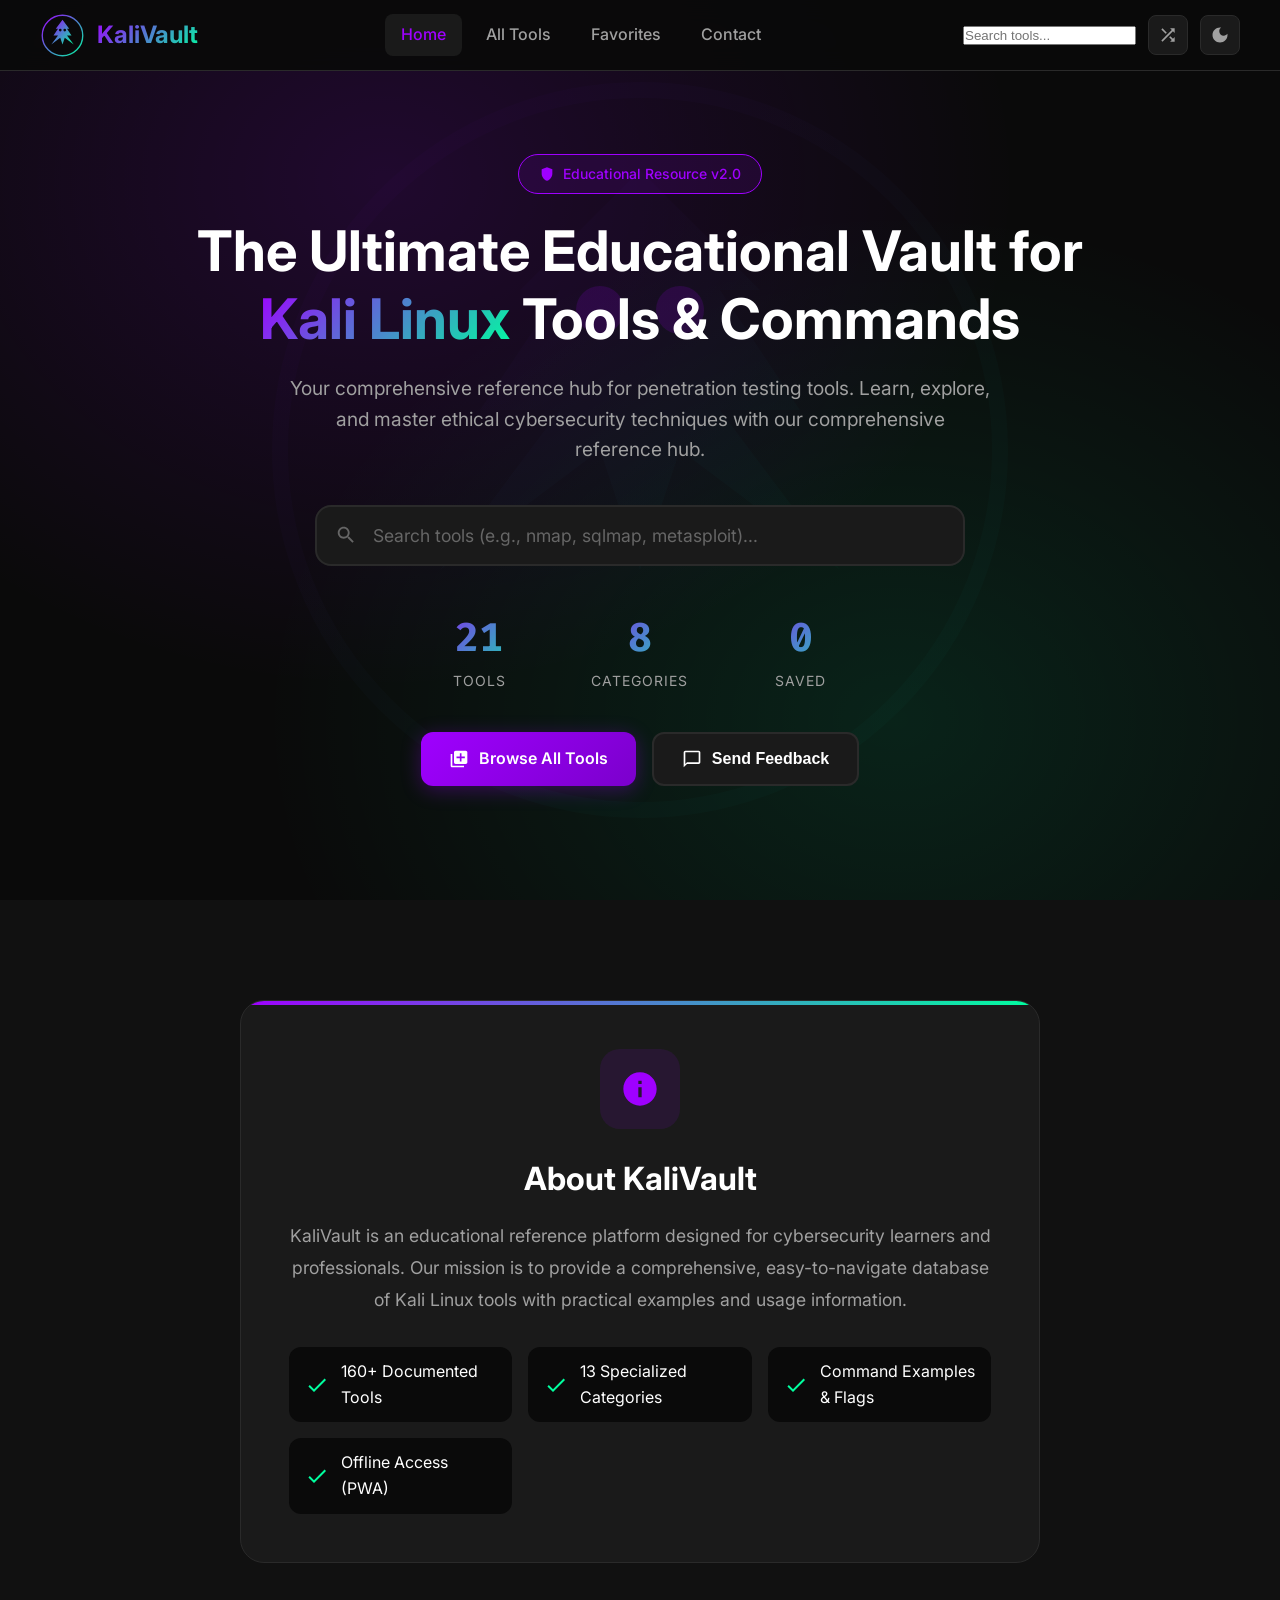
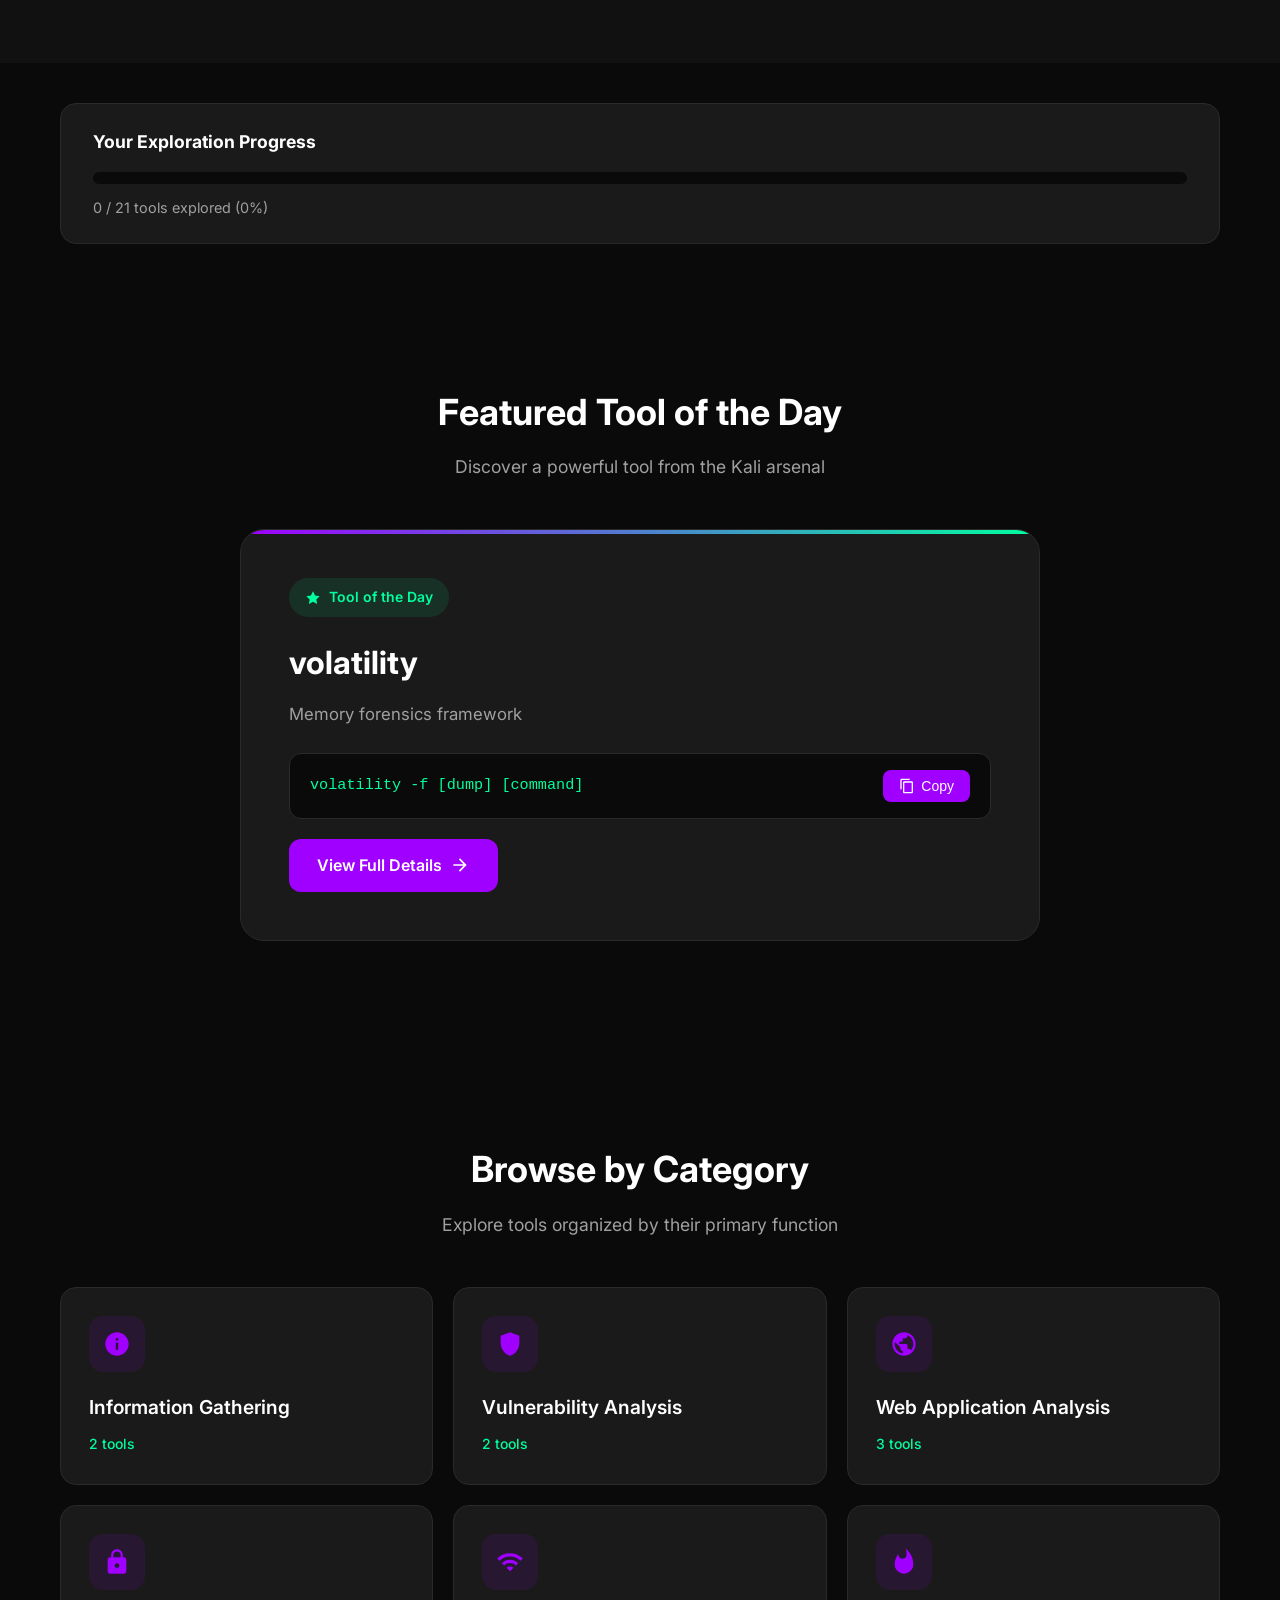
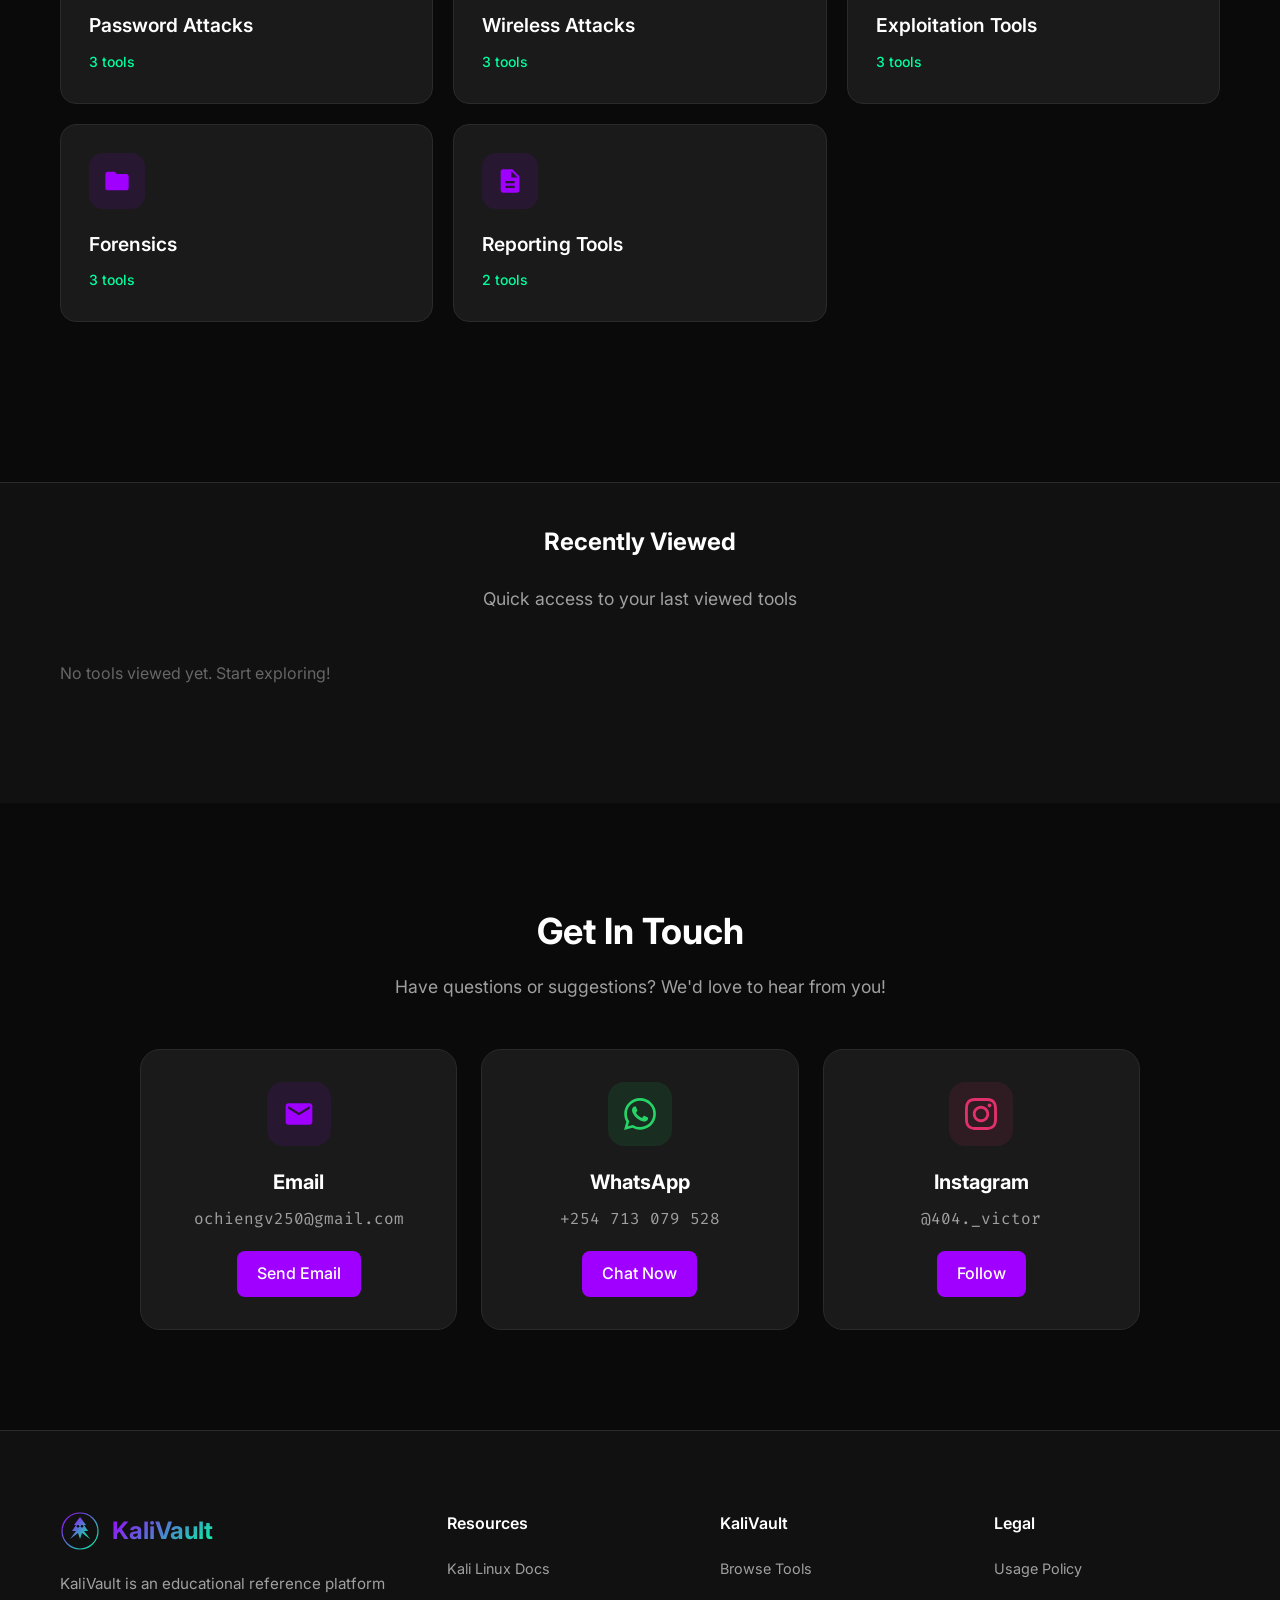
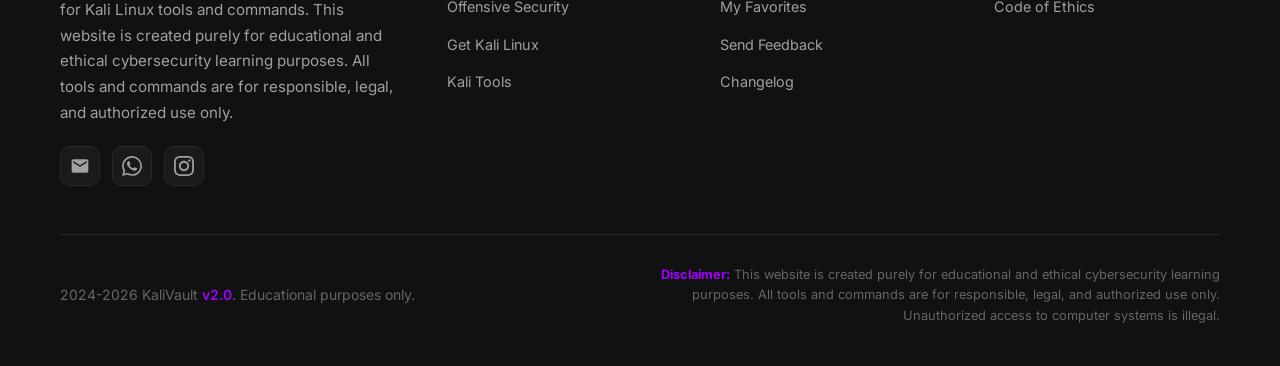
==== commit 187c1b32: "Update README and meta info to reflect current state" ====
--- a/index.html
+++ b/index.html
@@ -3,7 +3,7 @@
 <head>
   <meta charset="UTF-8">
   <meta name="viewport" content="width=device-width, initial-scale=1.0">
-  <meta name="description" content="KaliVault - The Ultimate Educational Vault for Kali Linux Tools & Commands. Learn ethical cybersecurity with 160+ tools.">
+  <meta name="description" content="KaliVault - The Ultimate Educational Vault for Kali Linux Tools & Commands. Learn ethical cybersecurity with comprehensive tool references.">
   <meta name="theme-color" content="#9f00ff">
   <meta name="author" content="KaliVault">
   <title>KaliVault - The Ultimate Educational Vault for Kali Linux Tools & Commands</title>
@@ -80,7 +80,7 @@
           The Ultimate Educational Vault for <span class="highlight">Kali Linux</span> Tools & Commands
         </h1>
         <p class="hero-subtitle">
-          Your comprehensive reference hub for penetration testing tools. Learn, explore, and master ethical cybersecurity techniques with 160+ documented tools.
+          Your comprehensive reference hub for penetration testing tools. Learn, explore, and master ethical cybersecurity techniques with our comprehensive reference hub.
         </p>
         
         <div class="search-container">
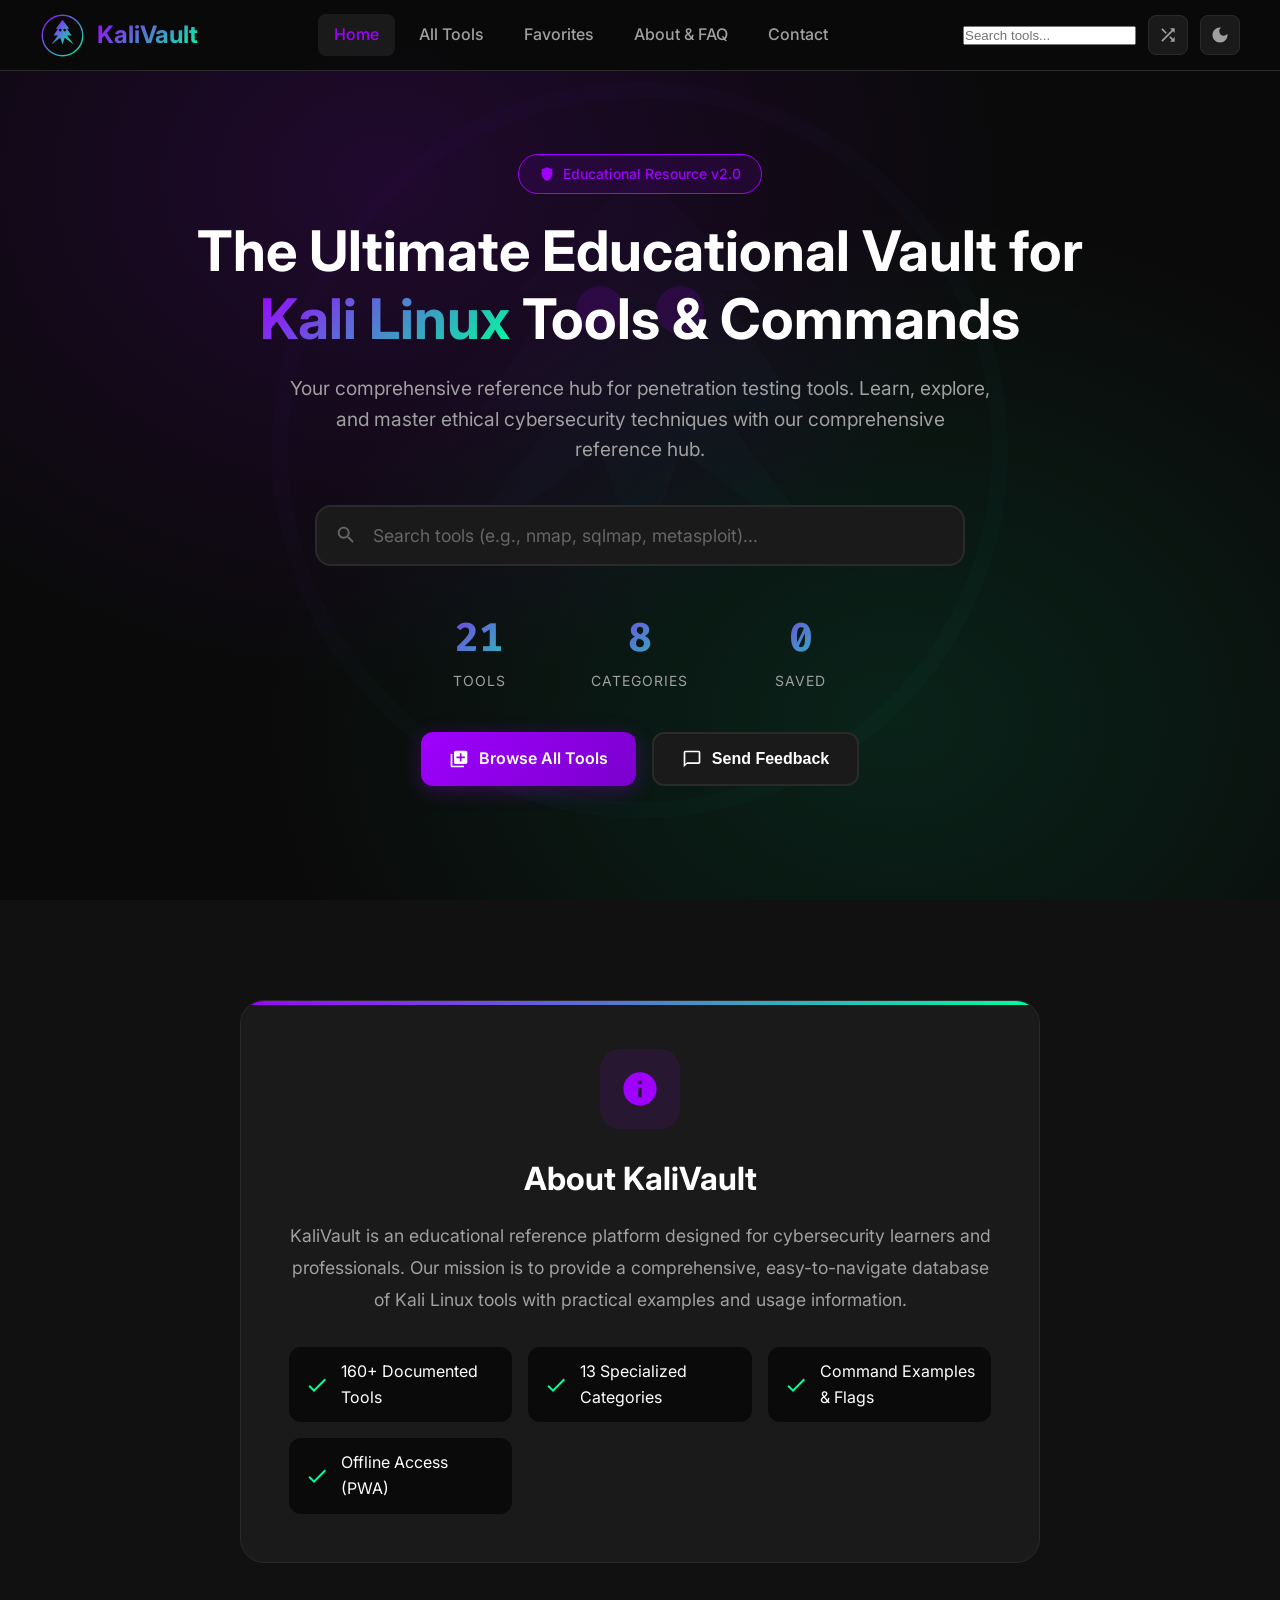
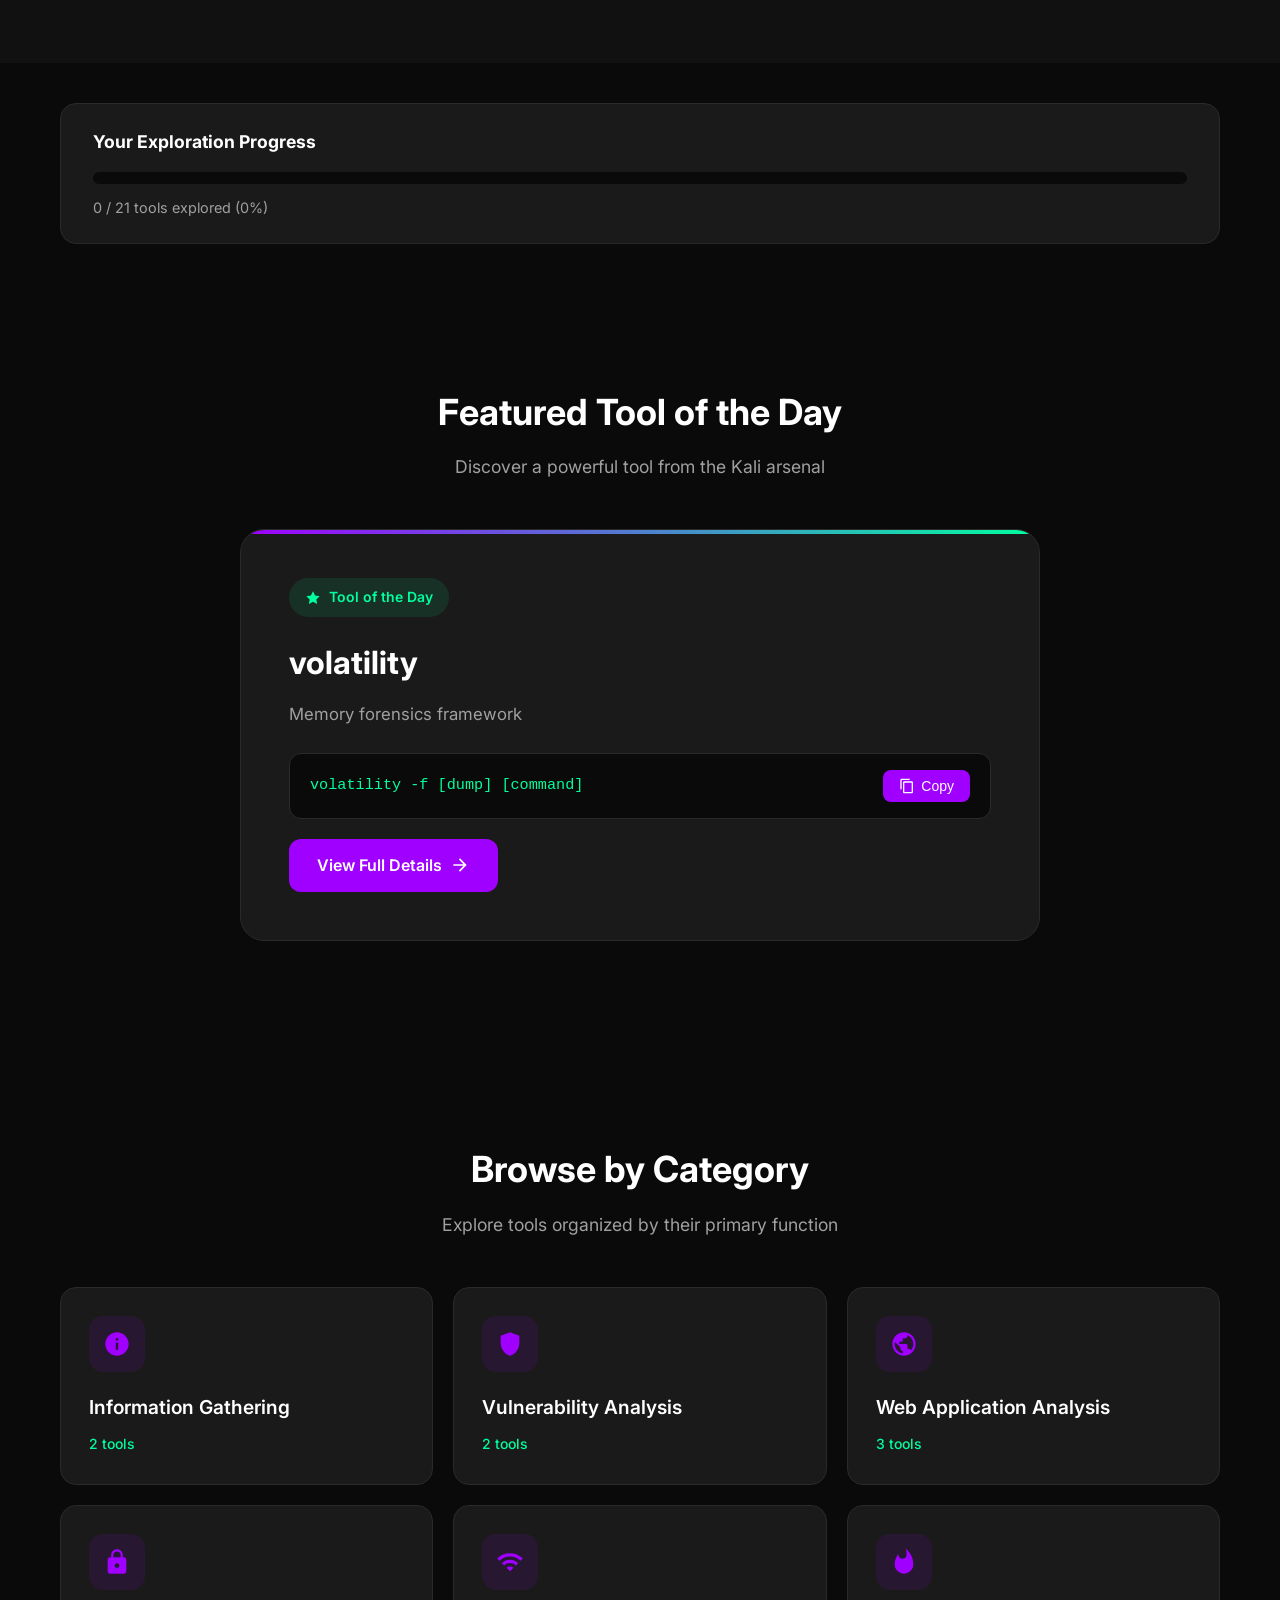
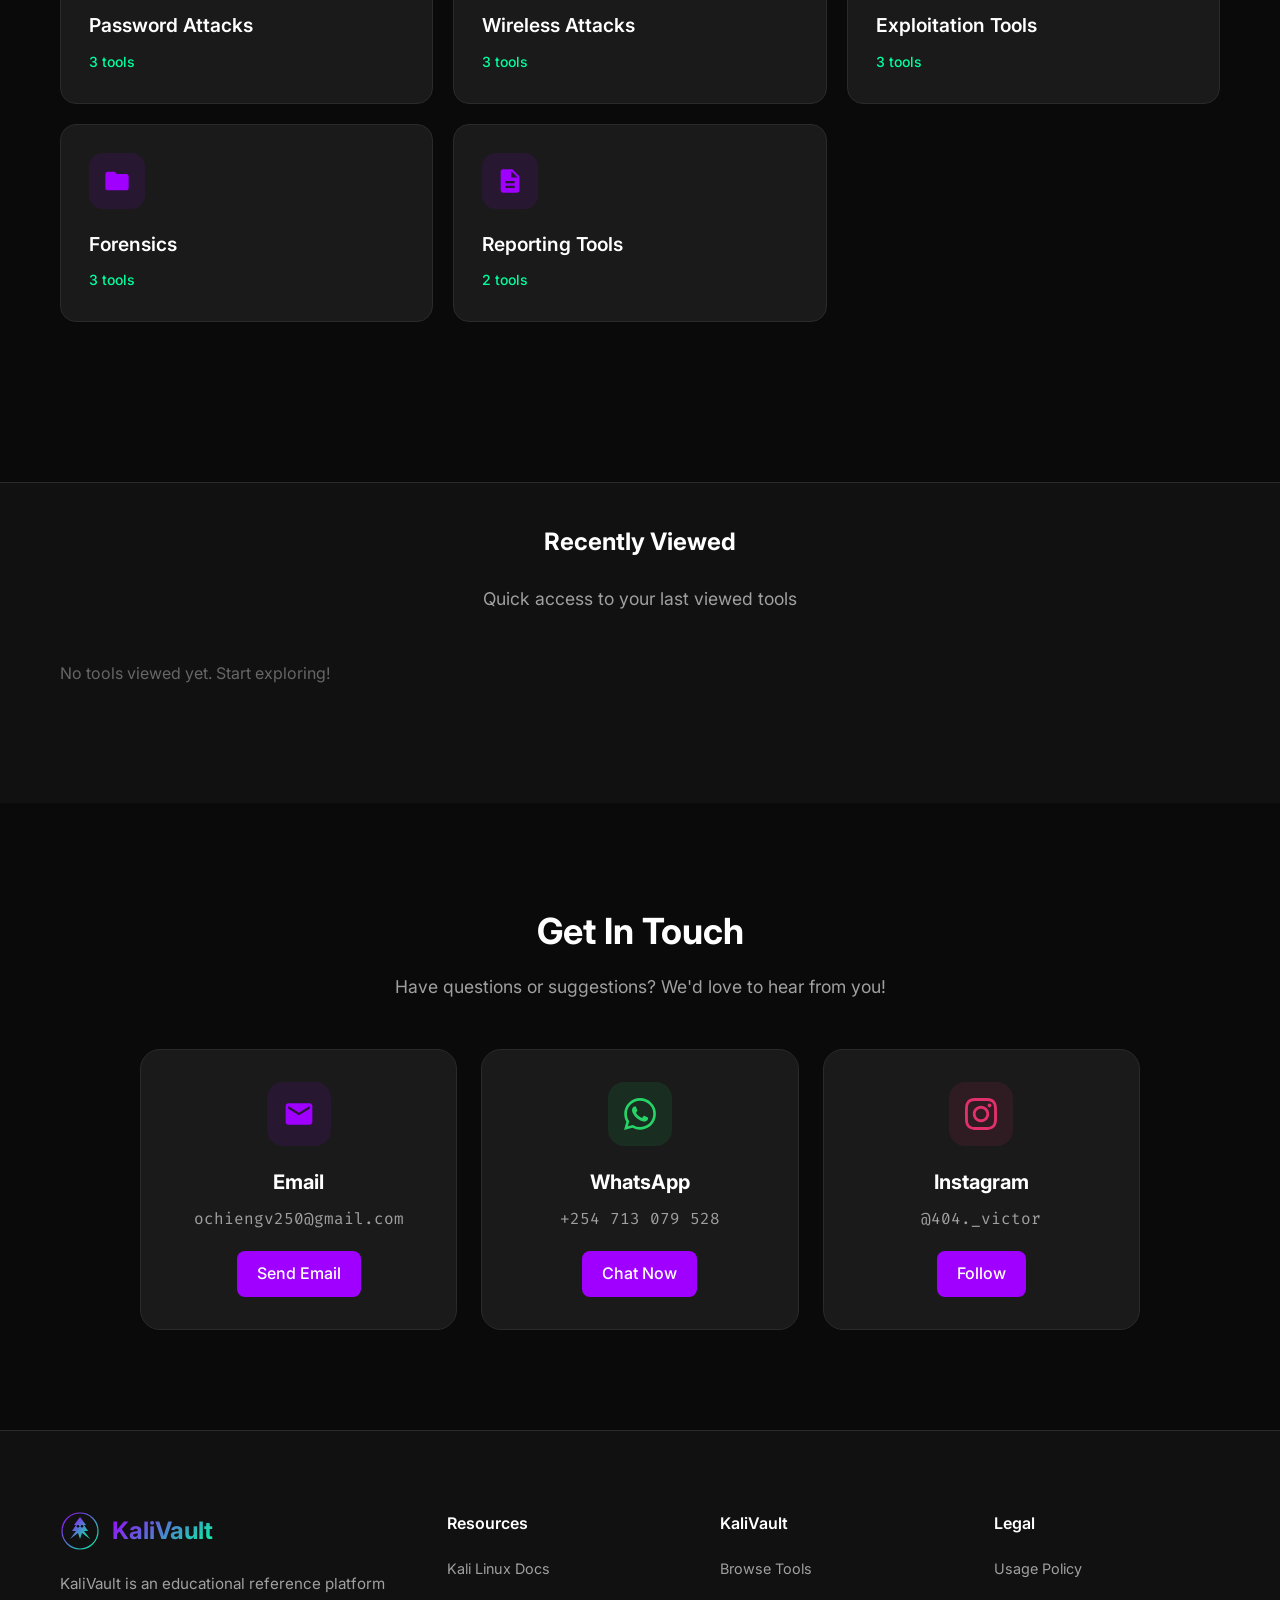
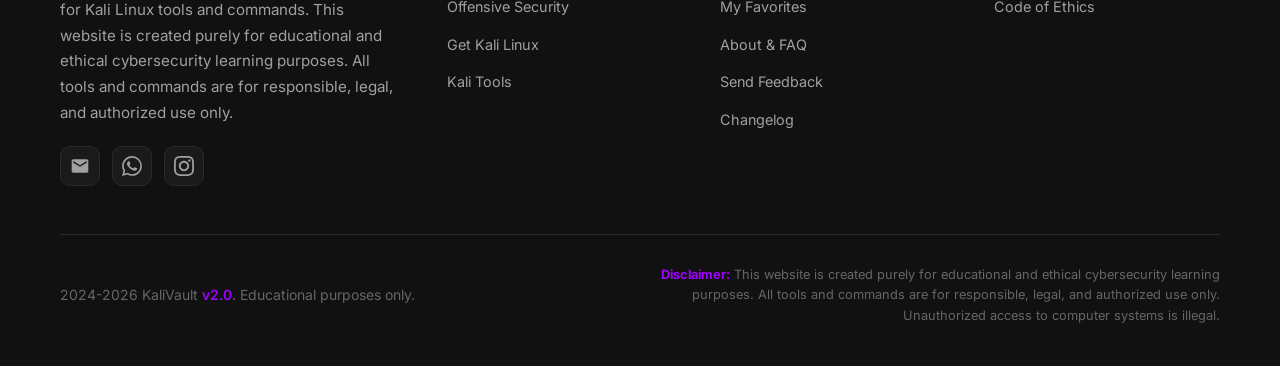
==== commit fdc19c30: "Add About & FAQ link to navbar and footer on all pages" ====
--- a/index.html
+++ b/index.html
@@ -41,6 +41,7 @@
         <li><a href="index.html" class="active">Home</a></li>
         <li><a href="tools.html">All Tools</a></li>
         <li><a href="favorites.html">Favorites</a></li>
+        <li><a href="about.html">About & FAQ</a></li>
         <li><a href="#contact" class="contact-link">Contact</a></li>
       </ul>
 
@@ -377,6 +378,7 @@
           <ul>
             <li><a href="tools.html">Browse Tools</a></li>
             <li><a href="favorites.html">My Favorites</a></li>
+            <li><a href="about.html">About & FAQ</a></li>
             <li><a href="#" id="openFeedback2">Send Feedback</a></li>
             <li><a href="#" class="changelog-link" data-modal="changelogModal">Changelog</a></li>
           </ul>
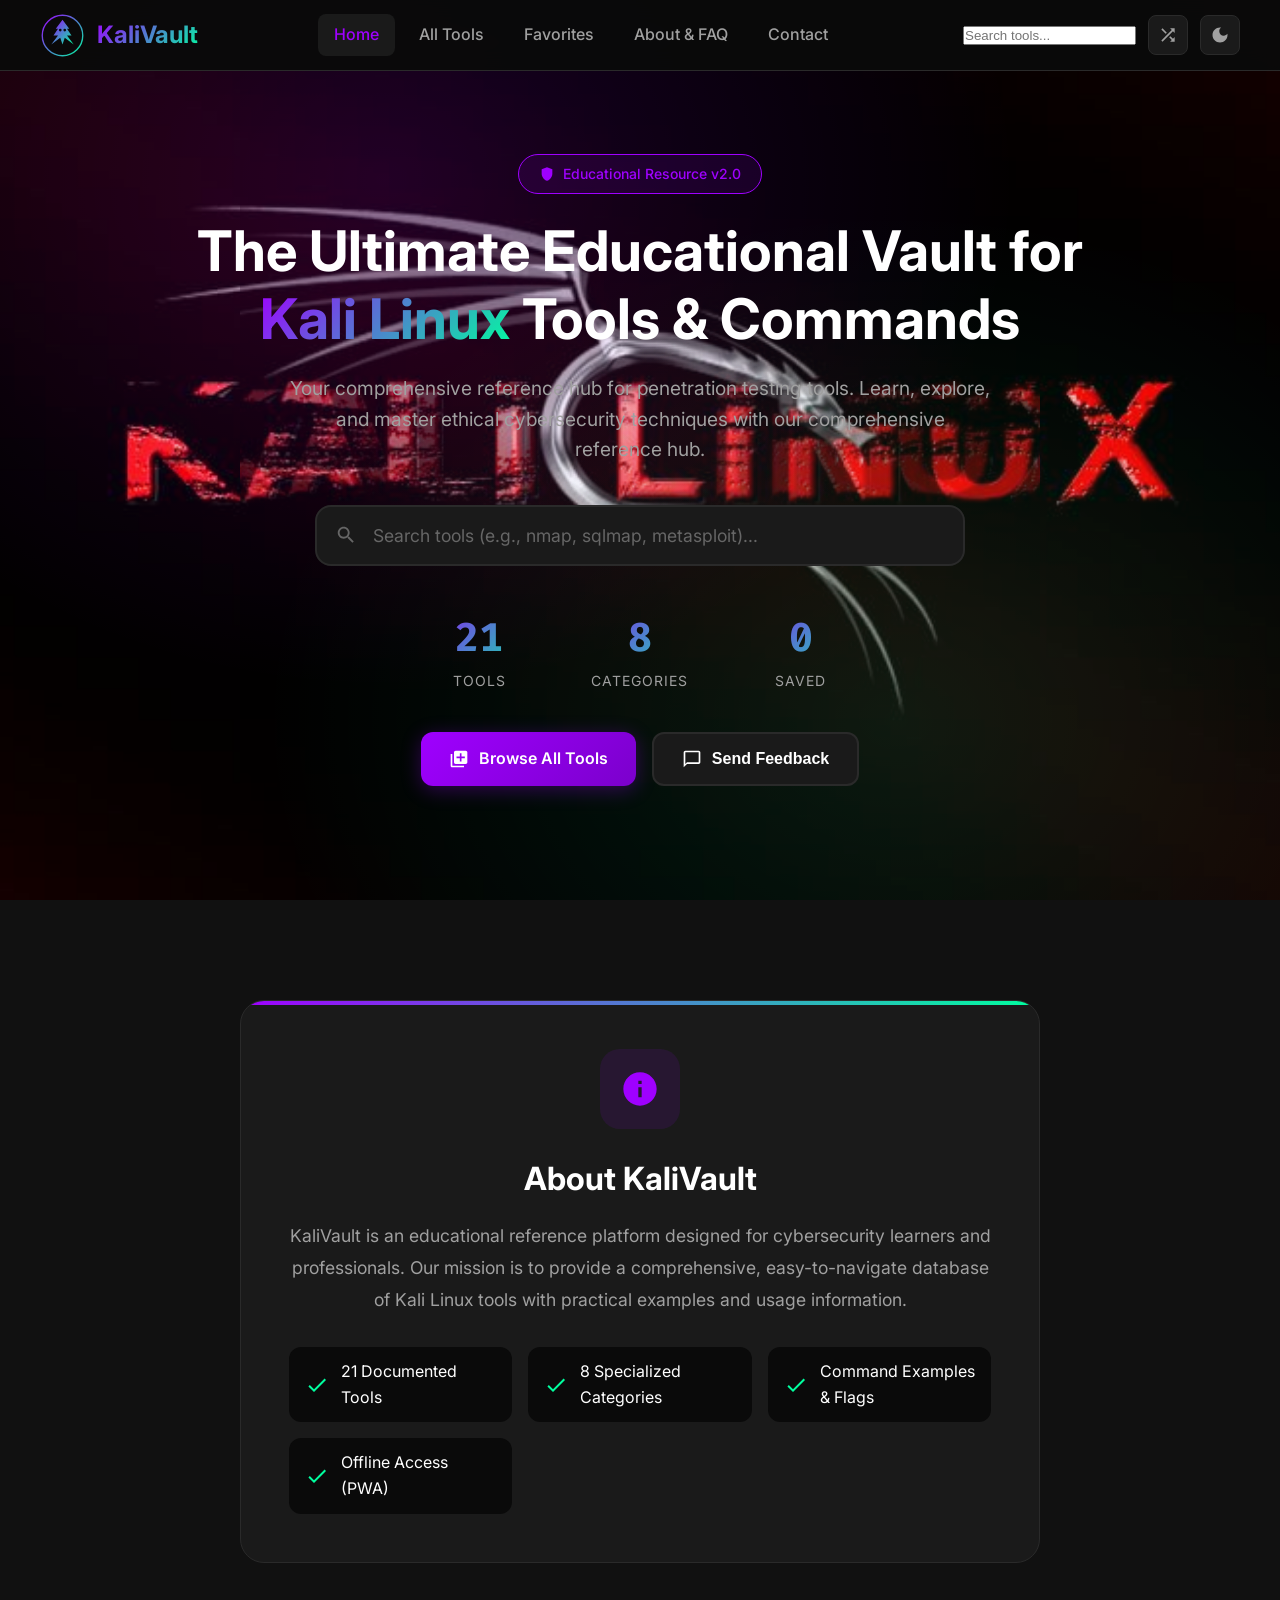
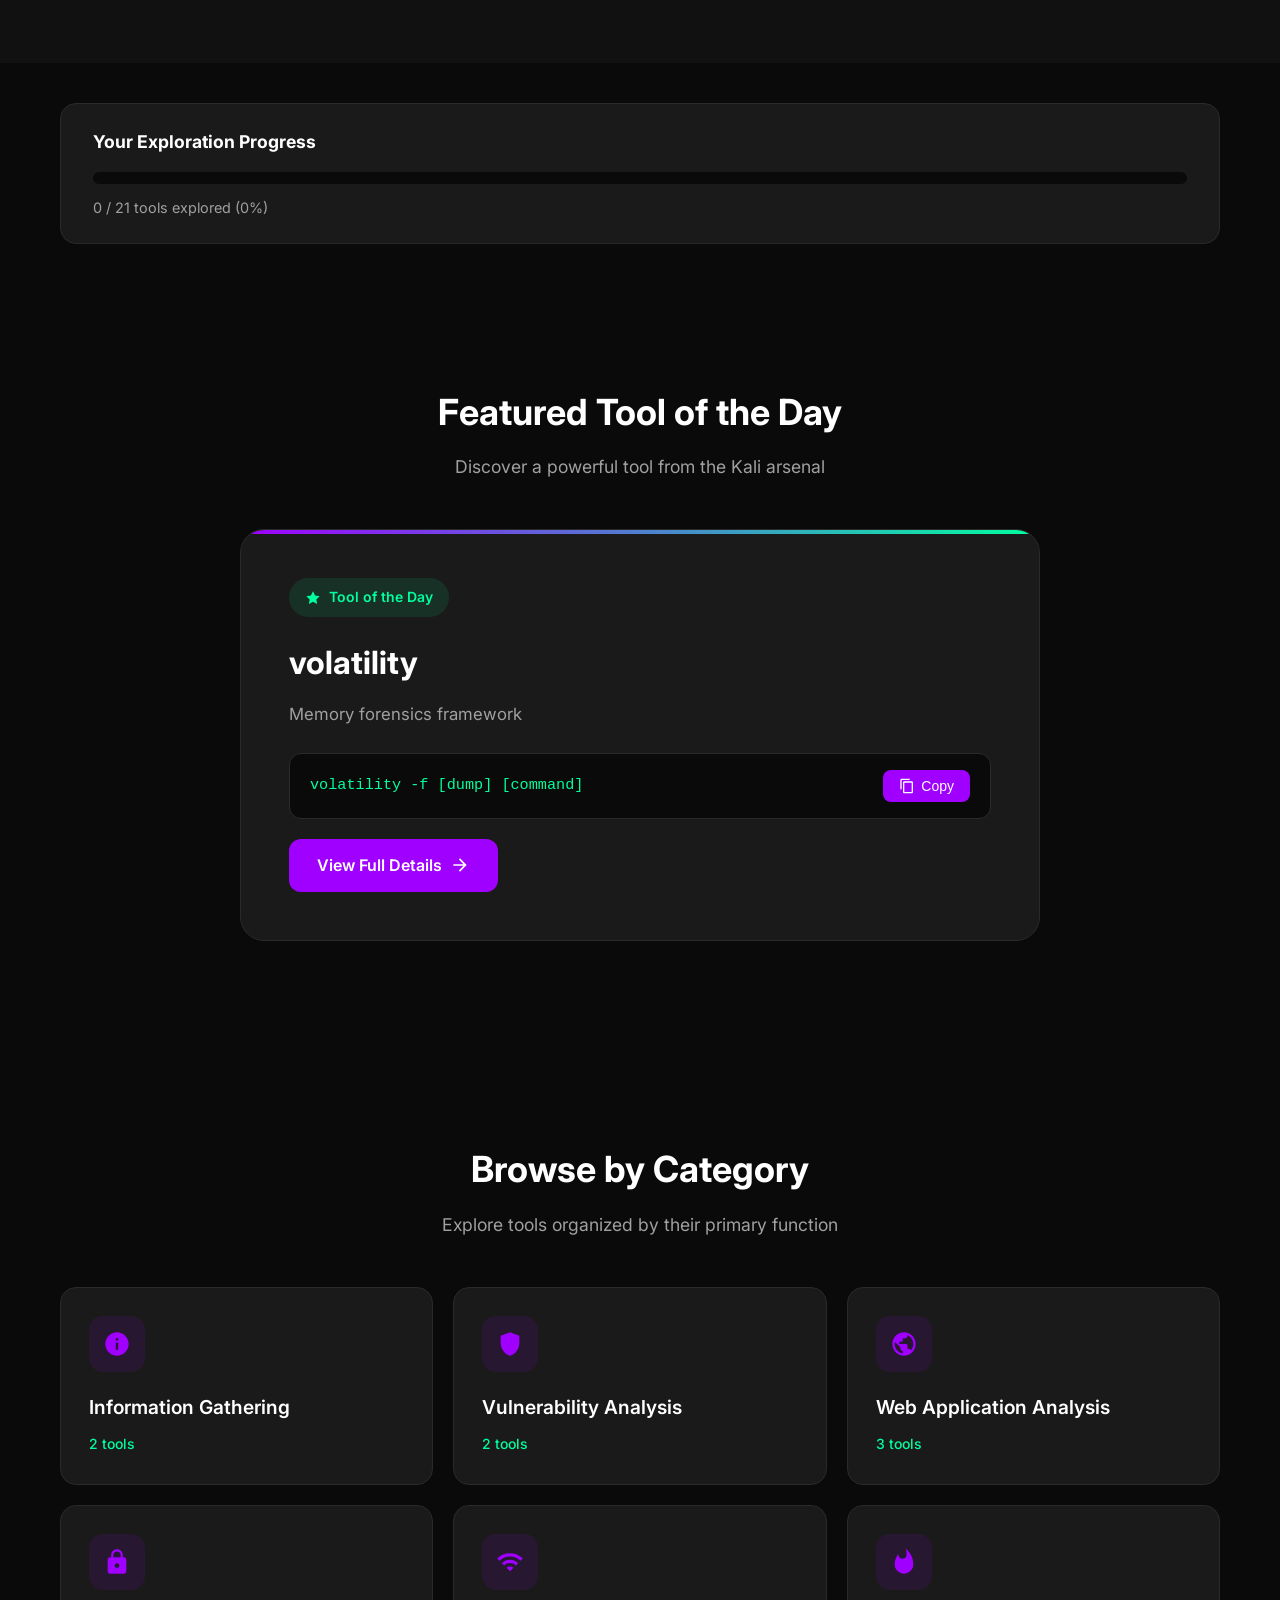
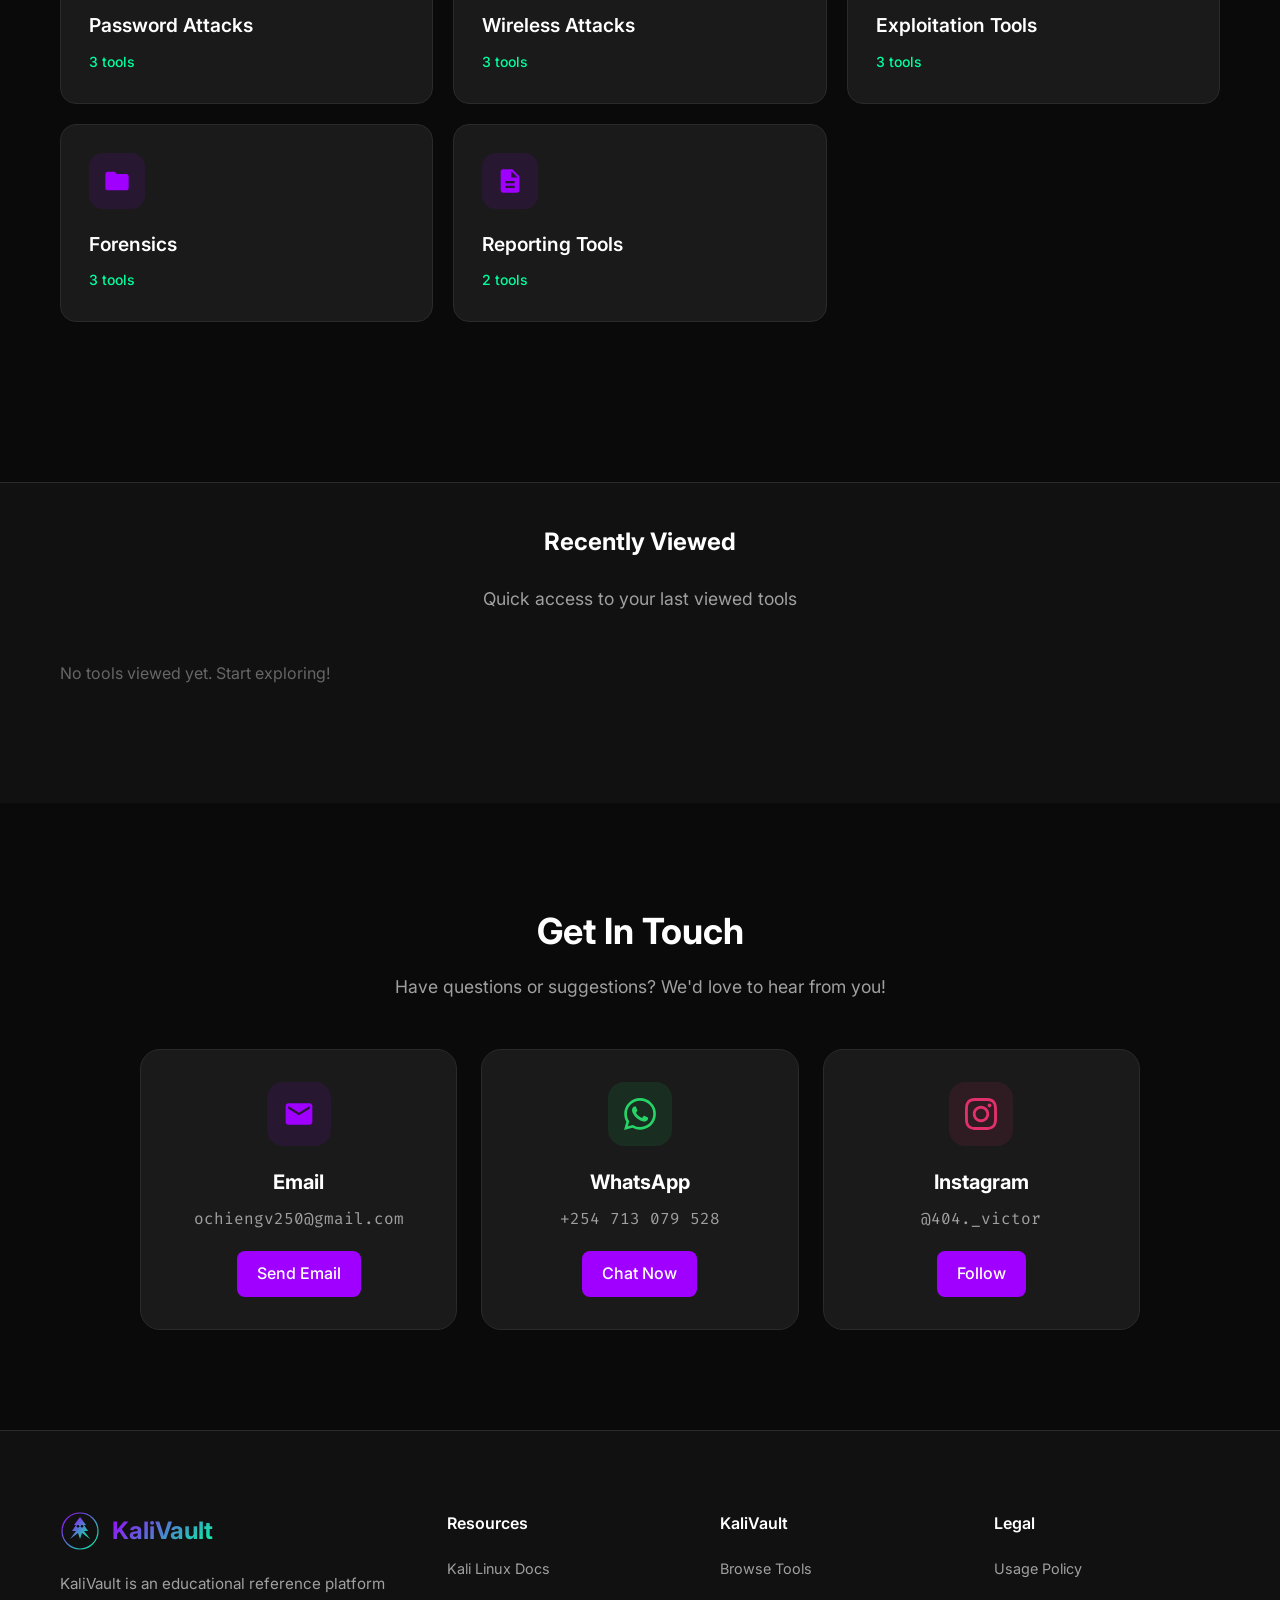
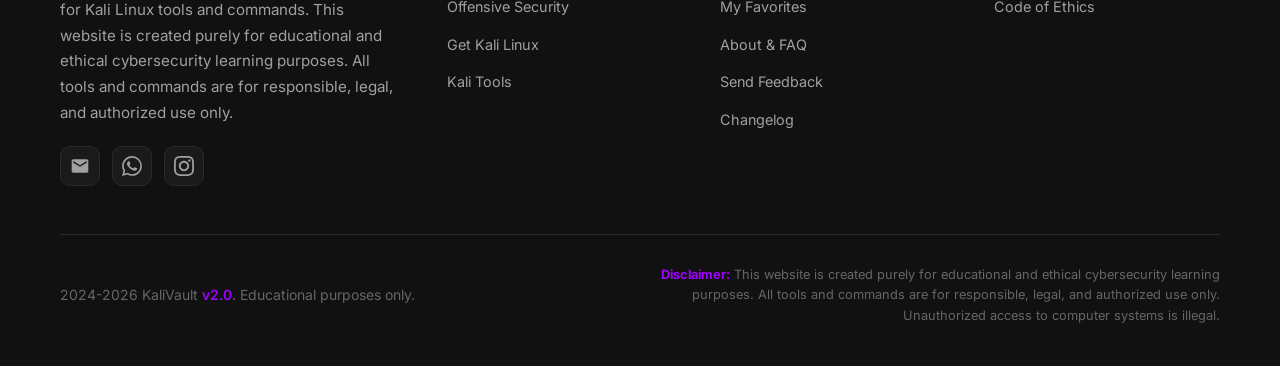
==== commit cc01444a: "Update stats to show actual tool count (21 tools, 8 categories)" ====
--- a/index.html
+++ b/index.html
@@ -131,11 +131,11 @@
           <div class="about-features">
             <div class="about-feature">
               <svg viewBox="0 0 24 24" fill="currentColor"><path d="M9 16.17L4.83 12l-1.42 1.41L9 19 21 7l-1.41-1.41z"/></svg>
-              <span>160+ Documented Tools</span>
+              <span>21 Documented Tools</span>
             </div>
             <div class="about-feature">
               <svg viewBox="0 0 24 24" fill="currentColor"><path d="M9 16.17L4.83 12l-1.42 1.41L9 19 21 7l-1.41-1.41z"/></svg>
-              <span>13 Specialized Categories</span>
+              <span>8 Specialized Categories</span>
             </div>
             <div class="about-feature">
               <svg viewBox="0 0 24 24" fill="currentColor"><path d="M9 16.17L4.83 12l-1.42 1.41L9 19 21 7l-1.41-1.41z"/></svg>
--- a/assets/css/style.css
+++ b/assets/css/style.css
@@ -36,7 +36,7 @@
 
 body {
   font-family: var(--font-sans);
-  background-color: var(--bg-primary);
+  background: var(--bg-primary) url('../images/background.jpg') center/cover fixed;
   color: var(--text-primary);
   line-height: 1.6;
   min-height: 100vh;
@@ -273,7 +273,7 @@
   transform: translate(-50%, -50%);
   width: 800px;
   height: 800px;
-  background: url('data:image/svg+xml,<svg xmlns="http://www.w3.org/2000/svg" viewBox="0 0 200 200"><defs><linearGradient id="g" x1="0%" y1="0%" x2="100%" y2="100%"><stop offset="0%" style="stop-color:%239f00ff;stop-opacity:0.08"/><stop offset="100%" style="stop-color:%2300ff9f;stop-opacity:0.08"/></linearGradient></defs><circle cx="100" cy="100" r="90" fill="none" stroke="url(%23g)" stroke-width="4"/><path fill="url(%23g)" d="M100 30 L130 60 L120 60 L140 90 L120 90 L150 130 L110 100 L100 130 L90 100 L50 130 L80 90 L60 90 L80 60 L70 60 Z"/><circle cx="90" cy="65" r="6" fill="%239f00ff" opacity="0.5"/><circle cx="110" cy="65" r="6" fill="%239f00ff" opacity="0.5"/></svg>') center/contain no-repeat;
+  background: url('../images/background.jpg') center/cover no-repeat;
   opacity: 0.3;
   pointer-events: none;
   animation: float 20s ease-in-out infinite;
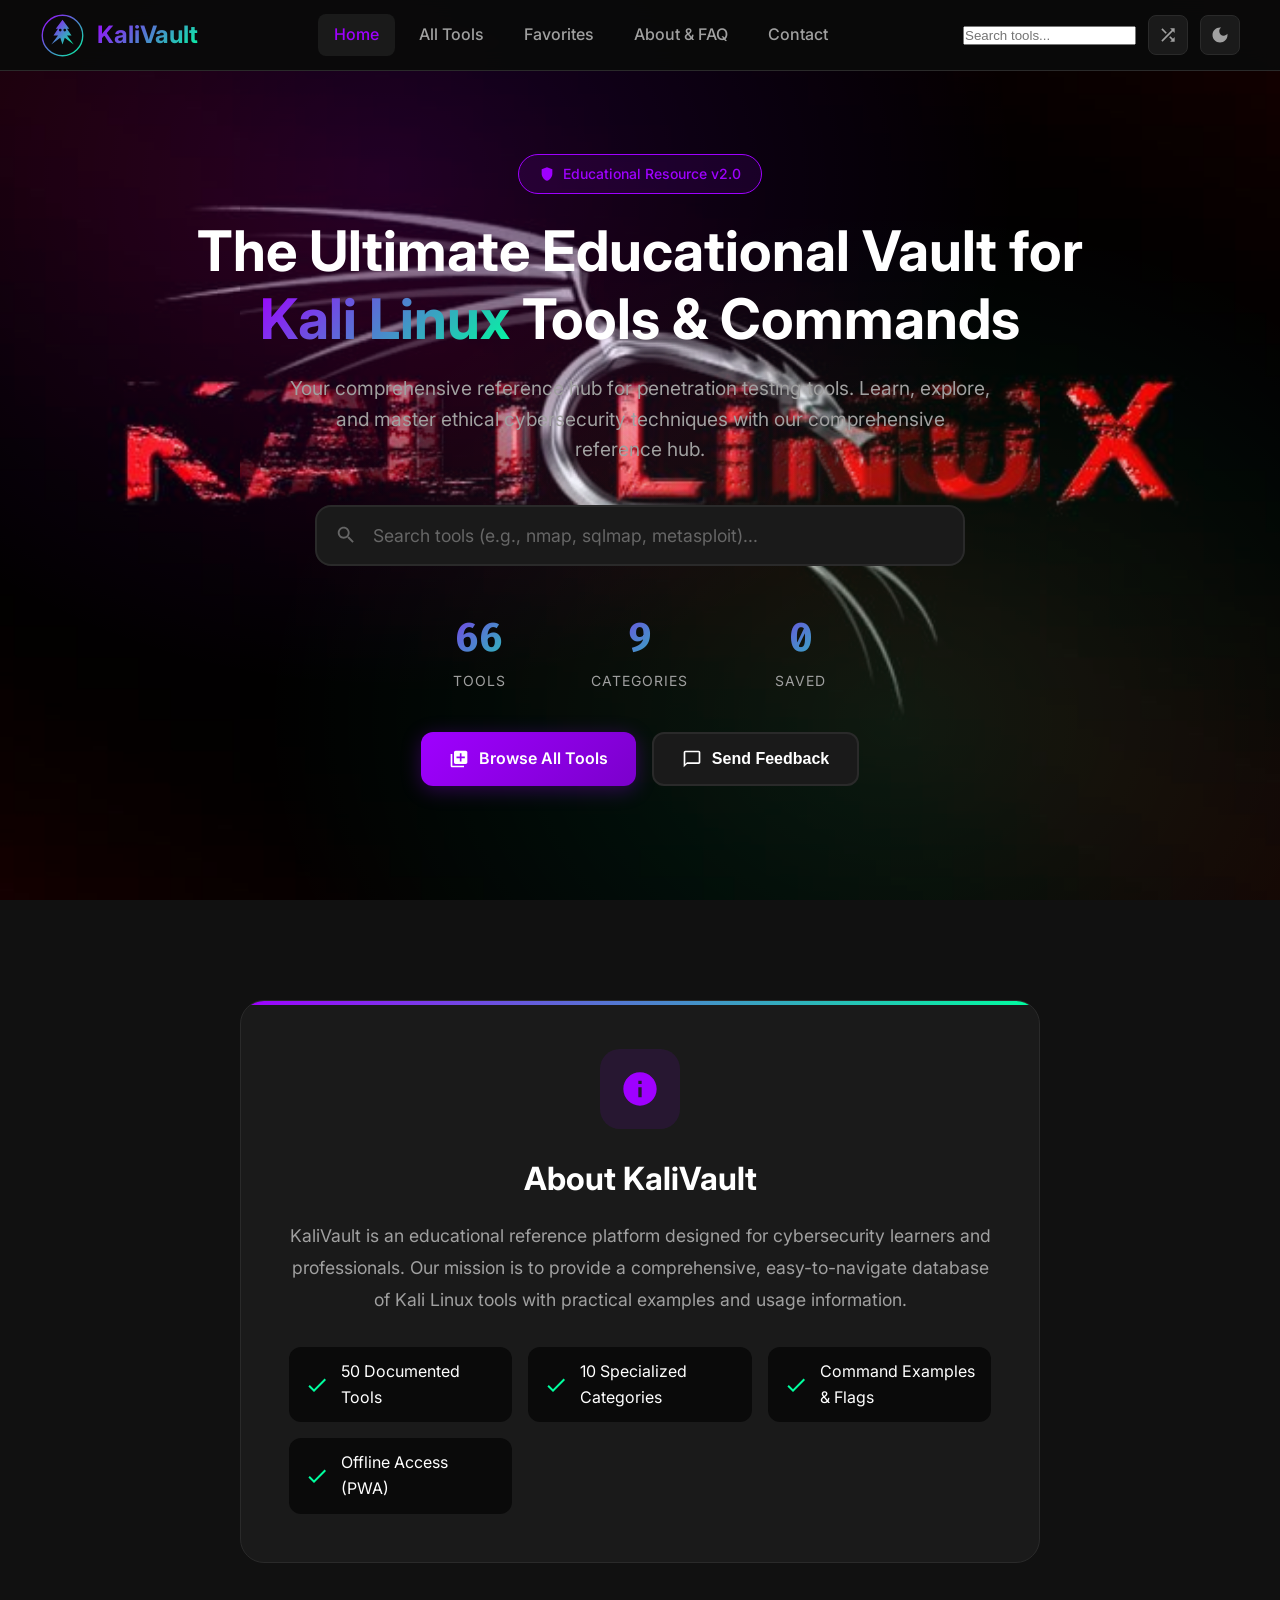
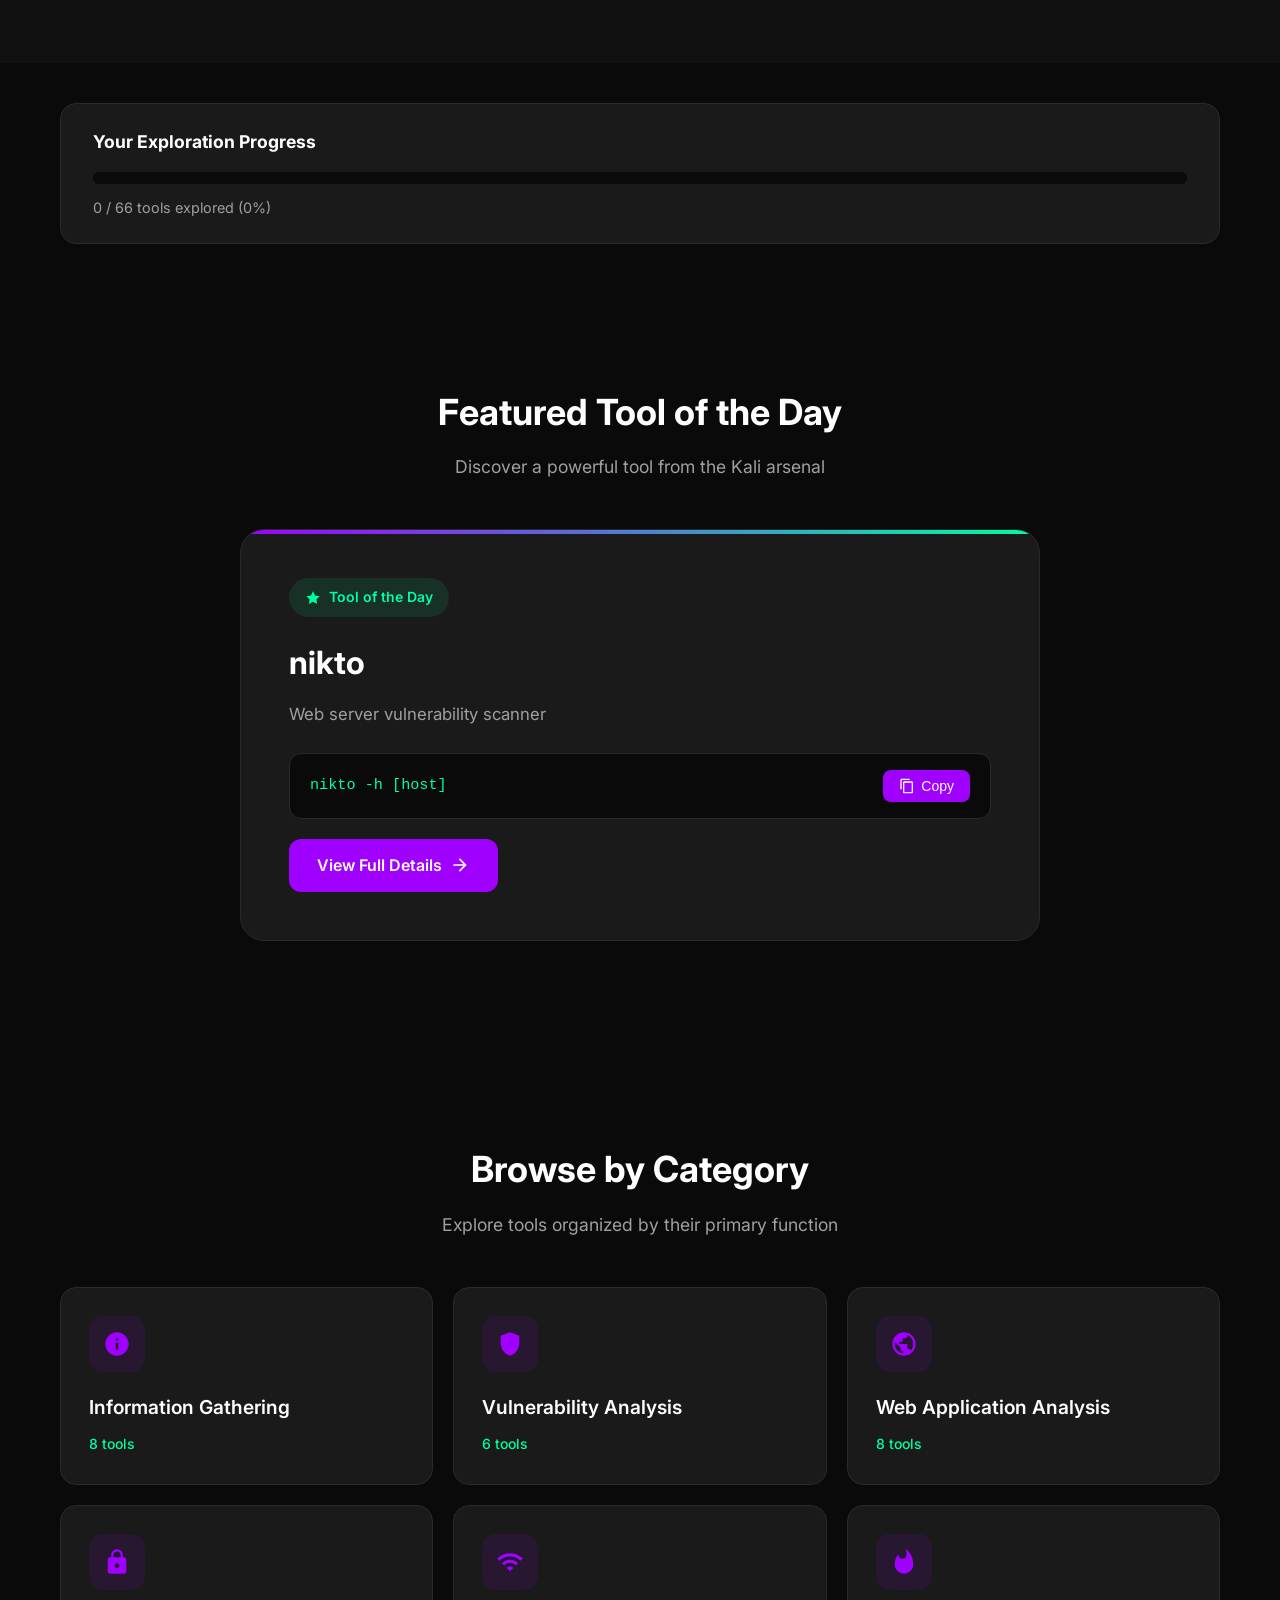
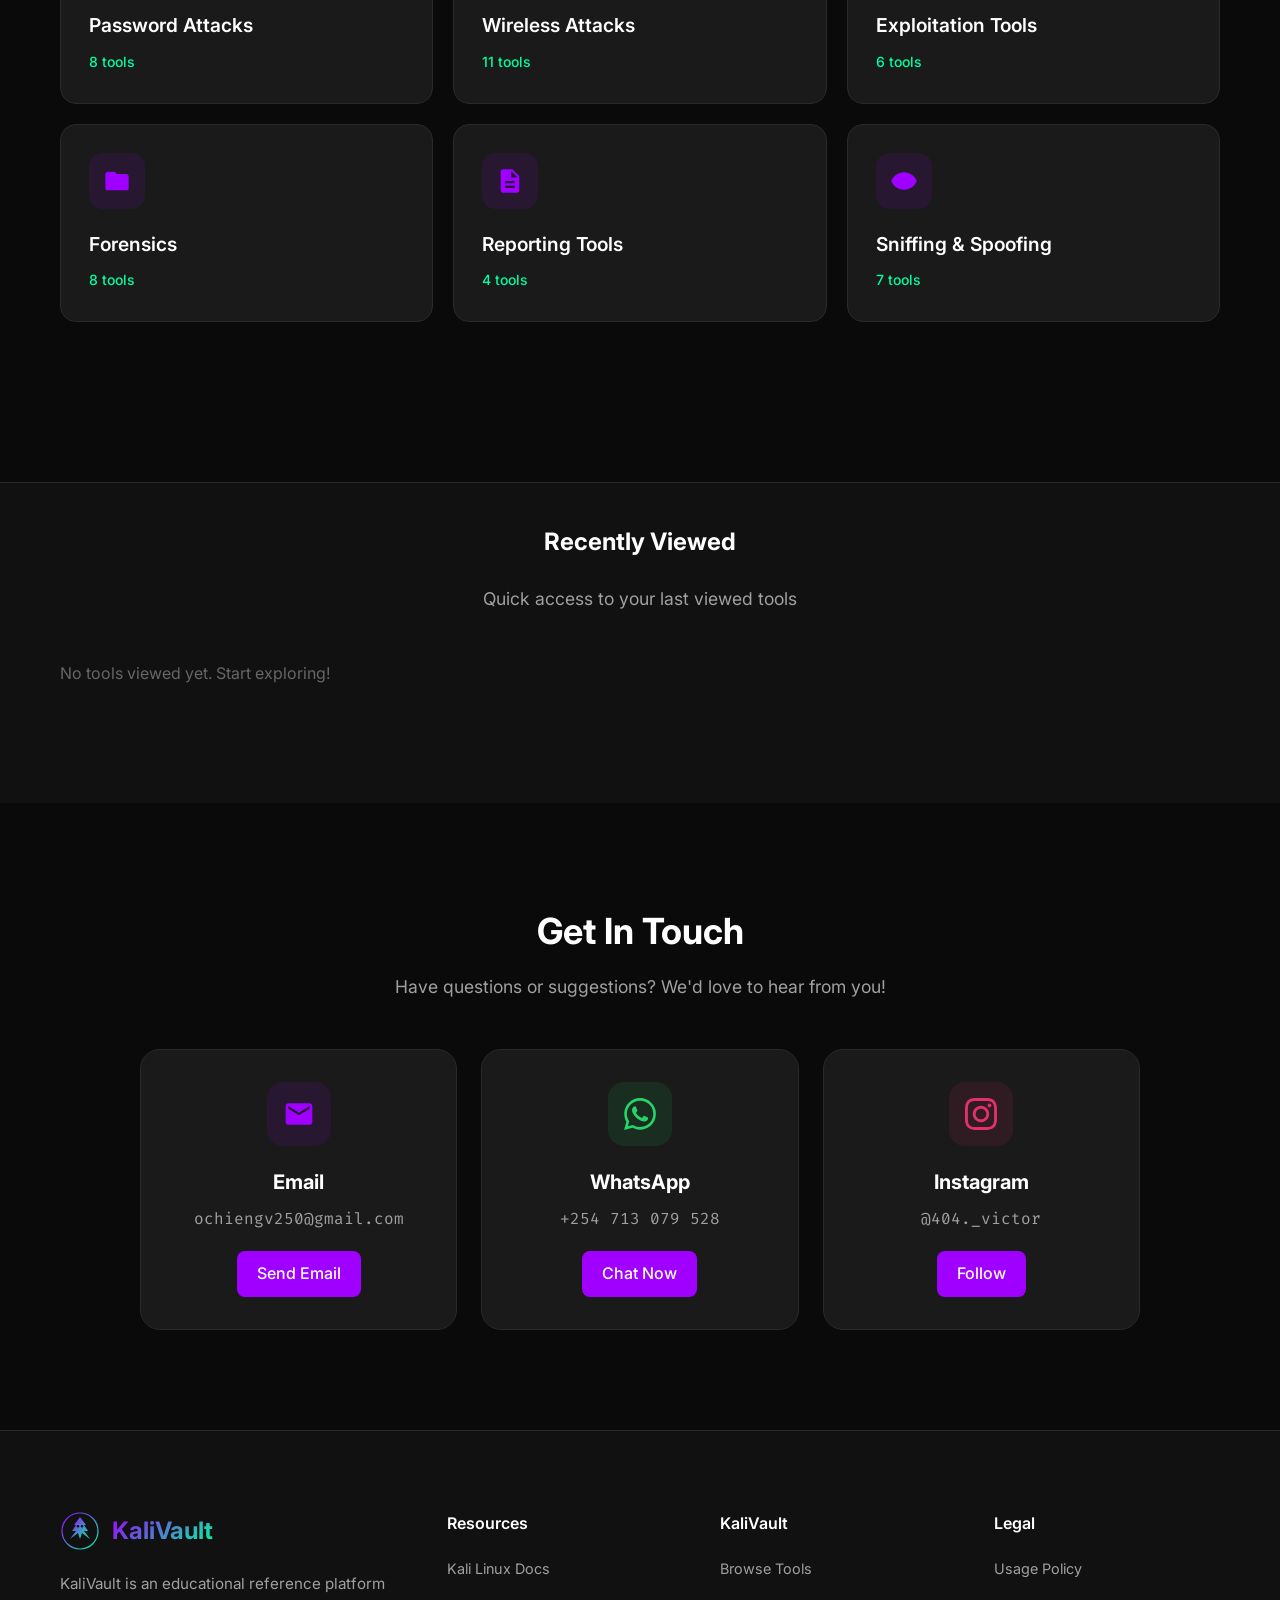
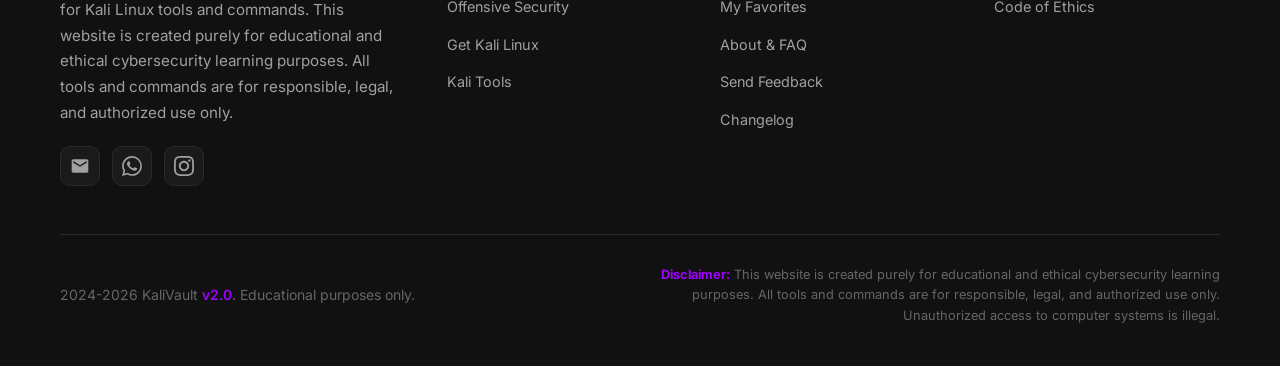
==== commit 61a68386: "Add 50+ tools including airgeddon, bettercap, wireshark, etc." ====
--- a/index.html
+++ b/index.html
@@ -131,11 +131,11 @@
           <div class="about-features">
             <div class="about-feature">
               <svg viewBox="0 0 24 24" fill="currentColor"><path d="M9 16.17L4.83 12l-1.42 1.41L9 19 21 7l-1.41-1.41z"/></svg>
-              <span>21 Documented Tools</span>
+              <span>50 Documented Tools</span>
             </div>
             <div class="about-feature">
               <svg viewBox="0 0 24 24" fill="currentColor"><path d="M9 16.17L4.83 12l-1.42 1.41L9 19 21 7l-1.41-1.41z"/></svg>
-              <span>8 Specialized Categories</span>
+              <span>10 Specialized Categories</span>
             </div>
             <div class="about-feature">
               <svg viewBox="0 0 24 24" fill="currentColor"><path d="M9 16.17L4.83 12l-1.42 1.41L9 19 21 7l-1.41-1.41z"/></svg>
